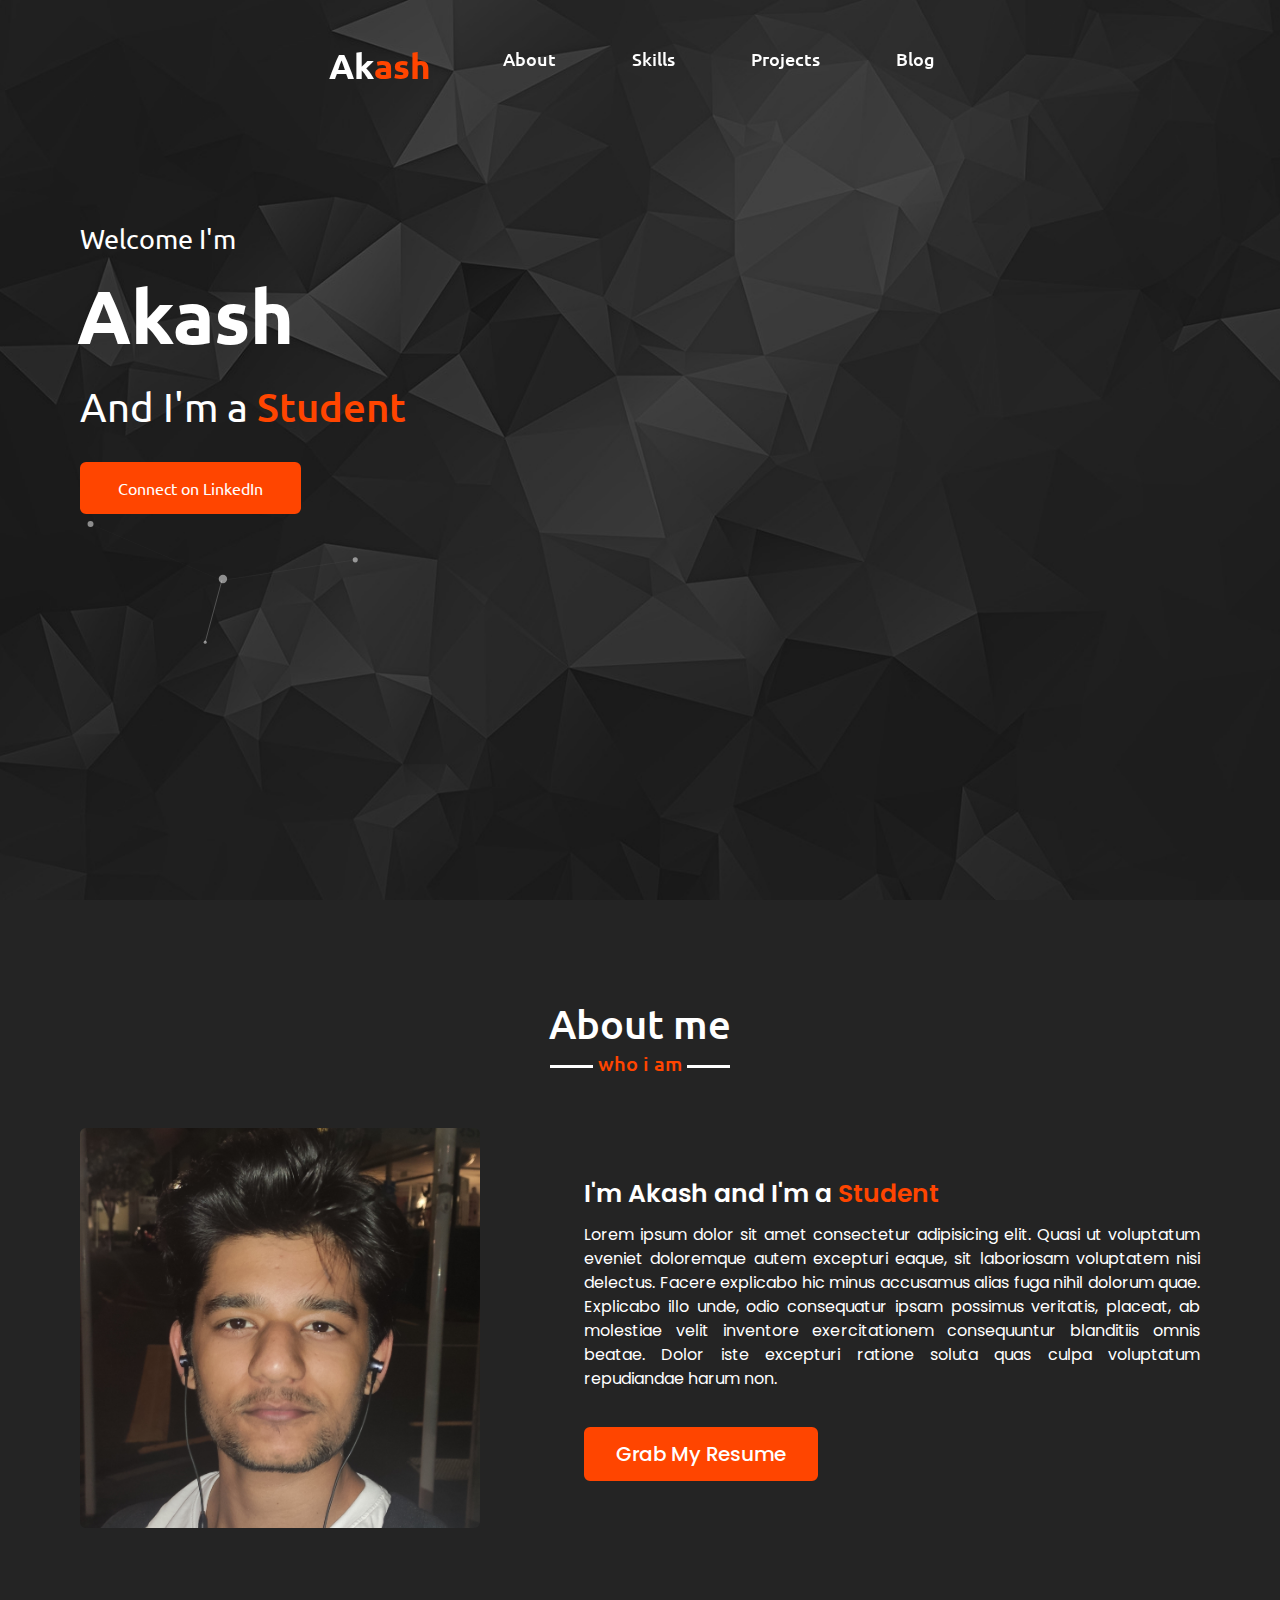
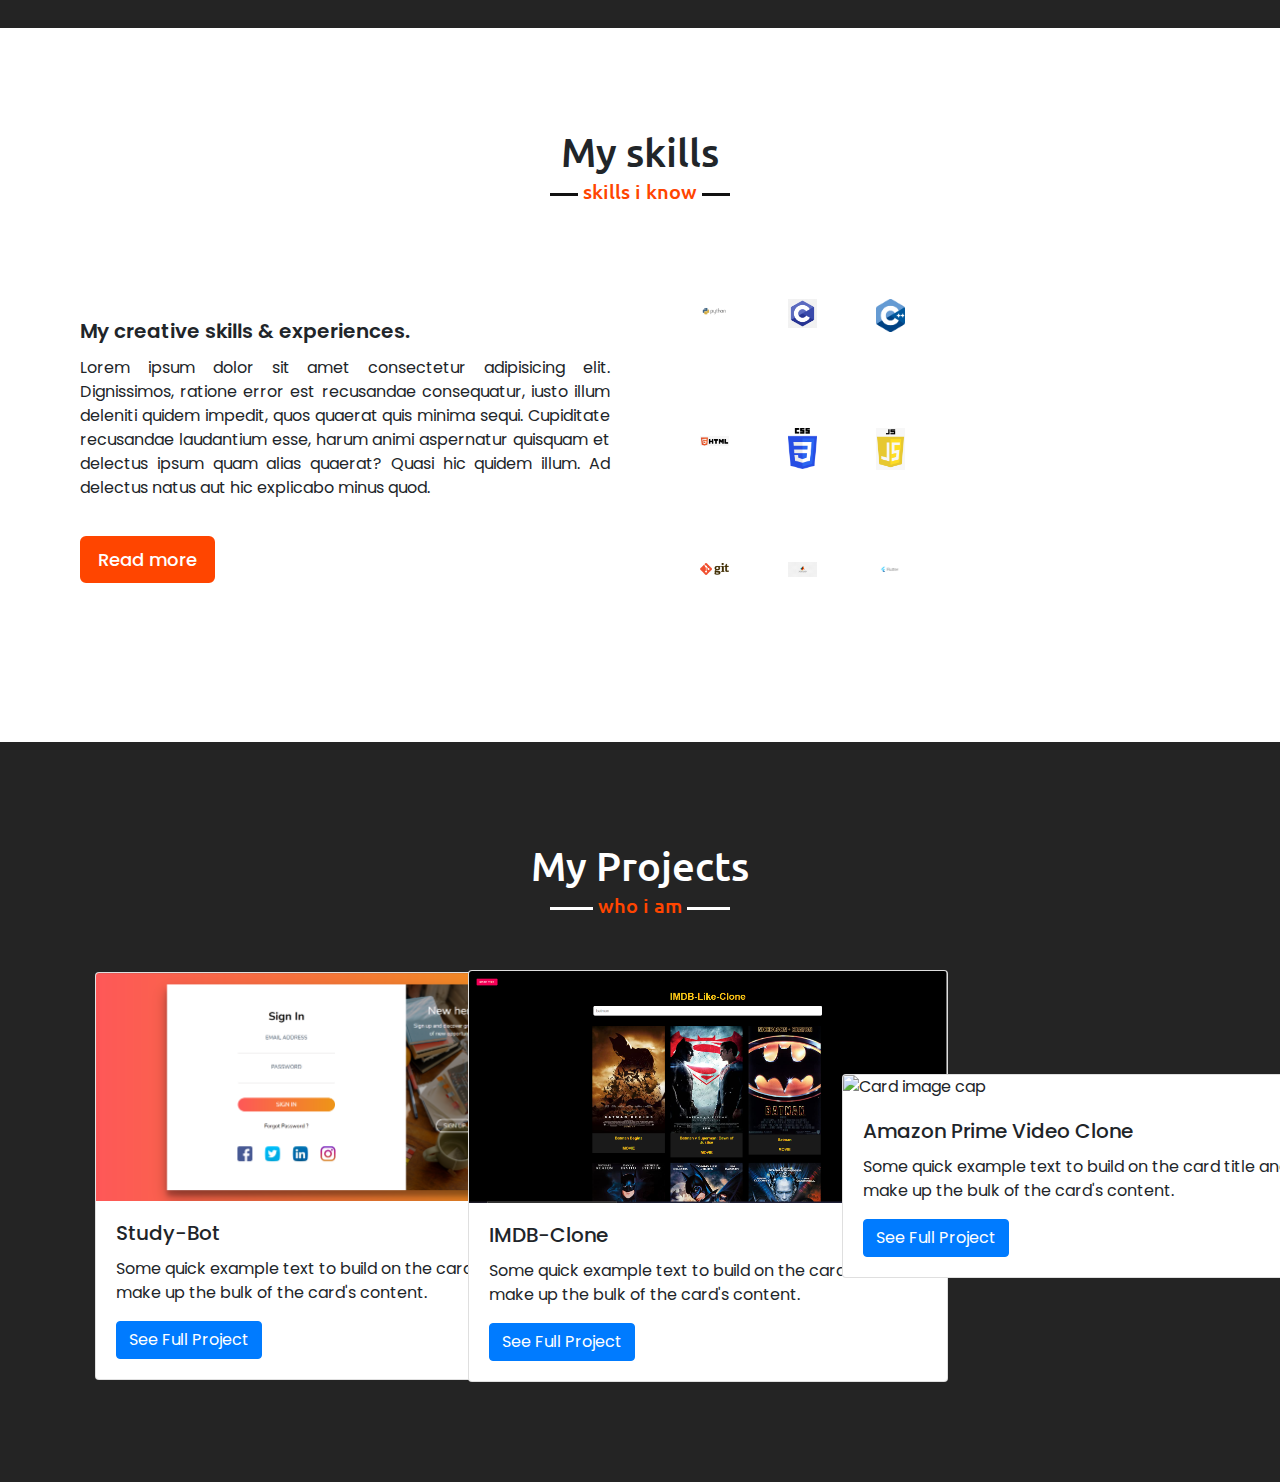
==== index.html @ 8889a254 "progress" ====
<!DOCTYPE html>
<html lang="en">
<head>
    <meta charset="UTF-8">
    <meta name="viewport" content="width=device-width, initial-scale=1.0">

    <!-- BootStrap -->
    <!-- CSS only -->   
    <link rel="stylesheet" href="https://stackpath.bootstrapcdn.com/bootstrap/4.5.2/css/bootstrap.min.css" integrity="sha384-JcKb8q3iqJ61gNV9KGb8thSsNjpSL0n8PARn9HuZOnIxN0hoP+VmmDGMN5t9UJ0Z" crossorigin="anonymous">

    <!-- JS, Popper.js, and jQuery -->
    <script src="https://code.jquery.com/jquery-3.5.1.slim.min.js" integrity="sha384-DfXdz2htPH0lsSSs5nCTpuj/zy4C+OGpamoFVy38MVBnE+IbbVYUew+OrCXaRkfj" crossorigin="anonymous"></script>

    <!-- FONT AWESOME -->
    <script src="https://kit.fontawesome.com/a076d05399.js"></script>

    <!-- Custom CSS for this Page -->
    <link rel="stylesheet" type = "text/css" href="assets/css/style.css">
    <title>Akash</title>

</head>
<body>

    <header>
        <nav class="navbar">
            <div class="max-width">
                <div class="logo">
                    <a class = "navbar-brand" href="#">
                        Ak<span>ash</span>
                    </a>
                </div>
                <ul class="menu">
                    <li class="nav-item"><a class ="nav-link" href="#about">About</a></li>
                    <li class="nav-item"><a class ="nav-link" href="#skills">Skills</a></li>
                    <li class="nav-item"><a class ="nav-link" href="#projects">Projects</a></li>
                    <li class="nav-item"><a class ="nav-link" href="blog.html">Blog</a></li>
                </ul>
                <div class="menu-btn">
                    <i class="fas fa-bars"></i>
                </div>
            </div>
        </nav>
    </header>

    <!-- FRONT PAGE SECTION --> 
    <section class="front-page" id="front-page">
        <div class="max-width" id="particles-js">
            <div class="front-page-content">
                <div class="text-1">
                    Welcome I'm
                </div>
                <div class="text-2">
                    Akash
                </div>
                <div class="text-3">
                    And I'm a <span>Student</span>
                </div>
                <a href="#">Connect on LinkedIn</a>
            </div>
        </div>
        <script src = "assets/js/particle.js"></script>
        <script src = "assets/js/app.js"></script>
    </section>
    
    
    <!-- ABOUT PAGE SECTION -->
    <section class="about" id="about">
        <div class="max-width">
            <h2 class="title">About me</h2>
            <div class="about-content">
                <div class="column left">
                    <img src="assets/img/myBeautifulFace.jpg" alt="">
                </div>
                <div class="column right">
                    <div class="text">I'm Akash and I'm a <span class="typing-2"> Student </span></div>
                    <p>Lorem ipsum dolor sit amet consectetur adipisicing elit. Quasi ut voluptatum eveniet doloremque autem excepturi eaque, sit laboriosam voluptatem nisi delectus. Facere explicabo hic minus accusamus alias fuga nihil dolorum quae. Explicabo illo unde, odio consequatur ipsam possimus veritatis, placeat, ab molestiae velit inventore exercitationem consequuntur blanditiis omnis beatae. Dolor iste excepturi ratione soluta quas culpa voluptatum repudiandae harum non.</p>
                    <a href="#">Grab My Resume</a>
                </div>
            </div>
        </div>
    </section>

        <!-- skills section start -->
        <section class="skills" id="skills">
            <div class="max-width">
                <h2 class="title">My skills</h2>
                <div class="skills-content">
                    <div class="column left">
                        <div class="text">My creative skills & experiences.</div>
                        <p>Lorem ipsum dolor sit amet consectetur adipisicing elit. Dignissimos, ratione error est recusandae consequatur, iusto illum deleniti quidem impedit, quos quaerat quis minima sequi. Cupiditate recusandae laudantium esse, harum animi aspernatur quisquam et delectus ipsum quam alias quaerat? Quasi hic quidem illum. Ad delectus natus aut hic explicabo minus quod.</p>
                        <a href="#">Read more</a>
                    </div>
                    <div class="column right">
                        <!--
                        <div class="bars">
                            <div class="info">
                                <span>HTML</span>
                                <span>90%</span>
                            </div>
                            <div class="line html"></div>
                        </div>
                        <div class="bars">
                            <div class="info">
                                <span>CSS</span>
                                <span>60%</span>
                            </div>
                            <div class="line css"></div>
                        </div>
                        <div class="bars">
                            <div class="info">
                                <span>JavaScript</span>
                                <span>80%</span>
                            </div>
                            <div class="line js"></div>
                        </div>
                        <div class="bars">
                            <div class="info">
                                <span>PHP</span>
                                <span>50%</span>
                            </div>
                            <div class="line php"></div>
                        </div>
                        <div class="bars">
                            <div class="info">
                                <span>MySQL</span>
                                <span>70%</span>
                            </div>
                            <div class="line mysql"></div>
                        </div>
                    -->
                    <div class="col-xl-6 col-lg-12 col-md-12">
                        <div class="first-row row">
                            <div class="col-lg-4 col-md-6 col-sm-6">
                                <div class="single-brand">
                                    <img src="/assets/img/python-logo-master-flat.png" alt="Brand-1 ">
                                </div>
                            </div>
                            <div class="col-lg-4 col-md-6 col-sm-6">
                                <div class="single-brand">
                                    <img src="/assets/img/png-clipart-c-logo-c-programming-language-icon-letter-c-blue-logo.png" alt="Brand-2 ">
                                </div>
                            </div>
                            <div class="col-lg-4 col-md-6 col-sm-6">
                                <div class="single-brand">
                                    <img src="/assets/img/1200px-ISO_C++_Logo.svg.png" alt="Brand-3 ">
                                </div>
                            </div>
                            <div class="col-lg-4 col-md-6 col-sm-6">
                                <div class="single-brand">
                                    <img src="assets/img/23-237381_java-html-language-logo-png-transparent-png.png" alt="Brand-4">
                                </div>
                            </div>
                            <div class="col-lg-4 col-md-6 col-sm-6">
                                <div class="single-brand">
                                    <img src="/assets/img/CSS3_logo_and_wordmark.svg.png" alt="Brand-5 ">
                                </div>
                            </div>
                            <div class="col-lg-4 col-md-6 col-sm-6">
                                <div class="single-brand">
                                    <img src="/assets/img/116-1167737_logo-javascript-pattern-copyright-framework-free-download-javascript.png" alt="Brand-6">
                                </div>
                            </div>
                            <div class="col-lg-4 col-md-6 col-sm-6">
                                <div class="single-brand">
                                    <img src="/assets/img/800px-Git-logo.svg.png" alt="Brand-7 ">
                                </div>
                            </div>
                            <div class="col-lg-4 col-md-6 col-sm-6">
                                <div class="single-brand">
                                    <img src="/assets/img/png-clipart-logo-karlovac-brand-graphic-design-font-matlab-logo-karlovac.png" alt="Brand-8 ">
                                </div>
                            </div>
                            <div class="col-lg-4 col-md-6 col-sm-6">
                                <div class="single-brand">
                                    <img src="/assets/img/flutter-logo-sharing.png" alt="Brand-9">
                                </div>
                            </div>
                        </div>
                    </div>
                    </div>
                </div>
            </div>
        </section>

    <!-- PROJECTS PAGE SECTION -->
    <section class="projects" id="projects">
        <div class="max-width">
            <h2 class="title">My Projects</h2>
            <div class="projects-content">
               <div class="col-md-4">
                <div class="card" style="width: 30rem;">
                    <img class="card-img-top" src="assets/img/study-bot-image.PNG" alt="Card image cap">
                    <div class="card-body">
                      <h5 class="card-title">Study-Bot</h5>
                      <p class="card-text">Some quick example text to build on the card title and make up the bulk of the card's content.</p>
                      <a href="#" class="btn btn-primary">See Full Project</a>
                    </div>
                  </div>                  
               </div>
               <div class="col-md-4">
                <div class="card" style="width: 30rem;">
                    <img class="card-img-top" src="assets/img/imdb-clone-image.PNG" alt="Card image cap">
                    <div class="card-body">
                      <h5 class="card-title">IMDB-Clone</h5>
                      <p class="card-text">Some quick example text to build on the card title and make up the bulk of the card's content.</p>
                      <a href="#" class="btn btn-primary">See Full Project</a>
                    </div>
                  </div>                  
               </div>
               <div class="col-md-4">
                <div class="card" style="width: 30rem;">
                    <img class="card-img-top" src="assets/img/amazon-prime-video-clone.png" alt="Card image cap">
                    <div class="card-body">
                      <h5 class="card-title">Amazon Prime Video Clone</h5>
                      <p class="card-text">Some quick example text to build on the card title and make up the bulk of the card's content.</p>
                      <a href="#" class="btn btn-primary">See Full Project</a>
                    </div>
                  </div>
                  
               </div>
            </div>
        </div>
    </section>

    <script src="assets/js/script.js"></script>
</body>
</html>
---- assets/css/style.css ----
@import url('https://fonts.googleapis.com/css2?family=Poppins:wght@400;500;600;700&family=Ubuntu:wght@400;500;700&display=swap');

*{
  margin: 0;
  padding: 0;
  box-sizing: border-box;
  text-decoration: none;
}

html {
    scroll-behavior: smooth;
}

.max-width{
    max-width: 1750px;
    padding: 0 80px;
    margin: auto;
}

/* NAV BAR STYLING*/

.navbar{
    position: fixed;
    padding: 35px 0;
    width: 100%;
    z-index: 999;
    font-family: 'Ubuntu', sans-serif;
    transition: all 0.3s ease;
}

.navbar.sticky{
    background: #363535;
    padding: 25px 0;
}

.navbar .max-width{
    display: flex;
    align-items: center;
    justify-content: space-between;
}

.navbar .logo a{
    font-size: 35px;
    font-weight: 600;
    color: white;
}


.navbar .logo a span{
    color: orangered;
}

.navbar .menu li{
    list-style: none;
    display: inline-block;
}

.navbar .menu li a{
    color: white;
    font-size: 18px;
    font-weight: 500;
    margin-left: 40px;
    transition: color 0.3s ease;
}

.navbar .menu li a:hover{
    color: orangered;
}

/* menu btn styling */
.menu-btn{
    color: #fff;
    font-size: 23px;
    cursor: pointer;
    display: none;
}


/* FRONT PAGE STYLING*/

.front-page{
    display: flex;
    background: url('../img/darkbg.jpg') no-repeat center;
    background-size: cover;
    background-attachment: fixed;
    height: 100vh;
    color: white;
    min-height: 500px;
    font-family: 'Ubuntu', sans-serif;
}

.front-page .max-width{
    margin: auto 0 auto 40px;
}

.front-page .front-page-content .text-1{
    font-size: 27px;
}

.front-page .front-page-content .text-2{
    font-size: 75px;
    font-weight: 600;
    margin-left: -3px;
}

.front-page .front-page-content .text-3{
    font-size: 40px;
    margin: 5px 0;
}

.front-page .front-page-content .text-3 span{
    color: orangered;
    font-weight: 500;
}

.front-page .front-page-content a{
    display: inline-block;
    background: orangered;
    color: white;
    font-size: 25;
    padding: 12px 36px;
    margin-top: 20px;
    border-radius: 6px;
    border: 2px solid orangered;
    transition: all 0.3s ease;
}

.front-page .front-page-content a:hover{
    color: white;
    background: none;
}


/* about section styling */

section{
    padding: 100px 0;
}

.about{
    font-family: 'Poppins', sans-serif;
    background-color: #242424;
}

.about-content{
    display: flex;
    flex-wrap: wrap;
    align-items: center;
    justify-content: space-between;
}

.about .title{
    position: relative;
    text-align: center;
    font-size: 40px;
    font-weight: 500;
    margin-bottom: 60px;
    padding-bottom: 20px;
    font-family: 'Ubuntu', sans-serif;
    color: white;
}

.about .title::before{
    content: "";
    position: absolute;
    bottom: 0px;
    left: 50%;
    width: 180px;
    height: 3px;
    background-color: white;
    transform: translateX(-50%);
}

.about .title::after{
    content: "who i am";
    position: absolute;
    bottom: -12px;
    left: 50%;
    font-size: 20px;
    color: orangered;
    padding: 5px;
    background: #242424;
    transform: translateX(-50%)

}
.about .about-content .left{
    width: 45%;
}
.about .about-content .left img{
    height: 400px;
    width: 400px;
    object-fit: cover;
    border-radius: 6px;
}
.about .about-content .right{
    width: 55%;
    color: white;
}
.about .about-content .right .text{
    font-size: 25px;
    font-weight: 600;
    margin-bottom: 10px;
    color: white;
}
.about .about-content .right .text span{
    color: orangered;
}
.about .about-content .right p{
    text-align: justify;
}
.about .about-content .right a{
    display: inline-block;
    background: orangered;
    color: #fff;
    font-size: 20px;
    font-weight: 500;
    padding: 10px 30px;
    margin-top: 20px;
    border-radius: 6px;
    border: 2px solid orangered;
    transition: all 0.3s ease;
}
.about .about-content .right a:hover{
    color: orangered;
    background: none;
}



/* skills section styling */

.skills{
    font-family: 'Poppins', sans-serif;
}

.skills .skills-content{
    display: flex;
    flex-wrap: wrap;
    align-items: center;
    justify-content: space-between;
}

.skills .title{
    position: relative;
    text-align: center;
    font-size: 40px;
    font-weight: 500;
    margin-bottom: 60px;
    padding-bottom: 20px;
    font-family: 'Ubuntu', sans-serif;
}

.skills .title::before{
    content: "";
    position: absolute;
    bottom: 0px;
    left: 50%;
    width: 180px;
    height: 3px;
    background-color: #111;
    transform: translateX(-50%);
}

.skills .title::after{
    content: "skills i know";
    position: absolute;
    bottom: -12px;
    left: 50%;
    font-size: 20px;
    color: orangered;
    padding: 5px;
    background: white;
    transform: translateX(-50%)

}
.skills .skills-content .column{
    width: calc(50% - 30px);
}
.skills .skills-content .left .text{
    font-size: 20px;
    font-weight: 600;
    margin-bottom: 10px;
}
.skills .skills-content .left p{
    text-align: justify;
}
.skills .skills-content .left a{
    display: inline-block;
    background: orangered;
    color: #fff;
    font-size: 18px;
    font-weight: 500;
    padding: 8px 16px;
    margin-top: 20px;
    border-radius: 6px;
    border: 2px solid orangered;
    transition: all 0.3s ease;
}
.skills .skills-content .left a:hover{
    color: orangered;
    background: none;
}

/*
.skills .skills-content .right .bars{
    margin-bottom: 15px;
}
.skills .skills-content .right .info{
    display: flex;
    margin-bottom: 5px;
    align-items: center;
    justify-content: space-between;
}
.skills .skills-content .right span{
    font-weight: 500;
    font-size: 18px;
}
.skills .skills-content .right .line{
    height: 5px;
    width: 100%;
    background: lightgrey;
    position: relative;
}
.skills .skills-content .right .line::before{
    content: "";
    position: absolute;
    height: 100%;
    left: 0;
    top: 0;
    background: orangered;
}
.skills-content .right .html::before{
    width: 90%;
}
.skills-content .right .css::before{
    width: 60%;
}
.skills-content .right .js::before{
    width: 80%;
}
.skills-content .right .php::before{
    width: 50%;
}
.skills-content .right .mysql::before{
    width: 70%;
}
*/

.site-main .brand-area{
    padding: 1rem 20rem;
    margin-bottom: 4rem;
}

.first-row .col-lg-4{
    display: flex;
    justify-content: center;
}

.first-row .col-lg-4 > .single-brand{
    border: 1px solid var(--border-color);
    text-align: center;
    padding: 1.8rem 0rem;
    margin: .9rem 0;
    width: 180px;
    height: 100px;
    cursor: pointer;
    transition: transform .4s ease;
}

.first-row .col-lg-4 > .single-brand > img{
    width: 50%;
}

.first-row .col-lg-4 > .single-brand:hover{
    box-shadow: var(--box-shadow);
    transform: scale(1.1);
}

.first-row .col-lg-4 > .single-brand:hover > img{
    filter: brightness(0.15);
}

/* projects section styling */

section{
    padding: 100px 0;
}

.projects{
    font-family: 'Poppins', sans-serif;
    background-color: #242424;
}

.projects-content{
    display: flex;
    flex-wrap: wrap;
    align-items: center;
    justify-content: space-between;
}

.projects .title{
    position: relative;
    text-align: center;
    font-size: 40px;
    font-weight: 500;
    margin-bottom: 60px;
    padding-bottom: 20px;
    font-family: 'Ubuntu', sans-serif;
    color: white;
}

.projects .title::before{
    content: "";
    position: absolute;
    bottom: 0px;
    left: 50%;
    width: 180px;
    height: 3px;
    background-color: white;
    transform: translateX(-50%);
}

.projects .title::after{
    content: "who i am";
    position: absolute;
    bottom: -12px;
    left: 50%;
    font-size: 20px;
    color: orangered;
    padding: 5px;
    background: #242424;
    transform: translateX(-50%)

}

/* responsive media query start */
@media (max-width: 1300px) {
    .front-page .max-width{
        margin-left: 0px;
    }
}

@media (max-width: 1104px) {
    .about .about-content .left img{
        height: 350px;
        width: 350px;
    }
}

@media (max-width: 991px) {
    .max-width{
        padding: 0 50px;
    }
}
@media (max-width: 947px){
    .menu-btn{
        display: block;
        z-index: 999;
    }
    .menu-btn i.active:before{
        content: "\f00d";
    }
    .navbar .menu{
        position: fixed;
        height: 100vh;
        width: 100%;
        left: -100%;
        top: 0;
        background: #111;
        text-align: center;
        padding-top: 80px;
        transition: all 0.3s ease;
    }
    .navbar .menu.active{
        left: 0;
    }
    .navbar .menu li{
        display: block;
    }
    .navbar .menu li a{
        display: inline-block;
        margin: 20px 0;
        font-size: 25px;
    }
    .front-page .front-page-content .text-2{
        font-size: 70px;
    }
    .front-page .front-page-content .text-3{
        font-size: 35px;
    }
    .front-page .front-page-content a{
        font-size: 23px;
        padding: 10px 30px;
    }
    .max-width{
        max-width: 930px;
    }
    .about .about-content .column{
        width: 100%;
    }
    .about .about-content .left{
        display: flex;
        justify-content: center;
        margin: 0 auto 60px;
    }
    .about .about-content .right{
        flex: 100%;
    }

    .skills .skills-content .column{
        width: 100%;
        margin-bottom: 35px;
    }
}

@media (max-width: 690px) {
    .max-width{
        padding: 0 23px;
    }
    .front-page .front-page-content .text-2{
        font-size: 60px;
    }
    .front-page .front-page-content .text-3{
        font-size: 32px;
    }
    .front-page .front-page-content a{
        font-size: 20px;
    }
    .services .serv-content .card{
        width: 100%;
    }
}

@media (max-width: 500px) {
    .front-page .front-page-content .text-2{
        font-size: 50px;
    }
    .front-page .front-page-content .text-3{
        font-size: 27px;
    }
    .about .about-content .right .text,
    .skills .skills-content .left .text{
        font-size: 19px;
    }
    .contact .right form .fields{
        flex-direction: column;
    }
    .contact .right form .name,
    .contact .right form .email{
        margin: 0;
    }
    .scroll-up-btn{
        right: 15px;
        bottom: 15px;
        height: 38px;
        width: 35px;
        font-size: 23px;
        line-height: 38px;
    }
}
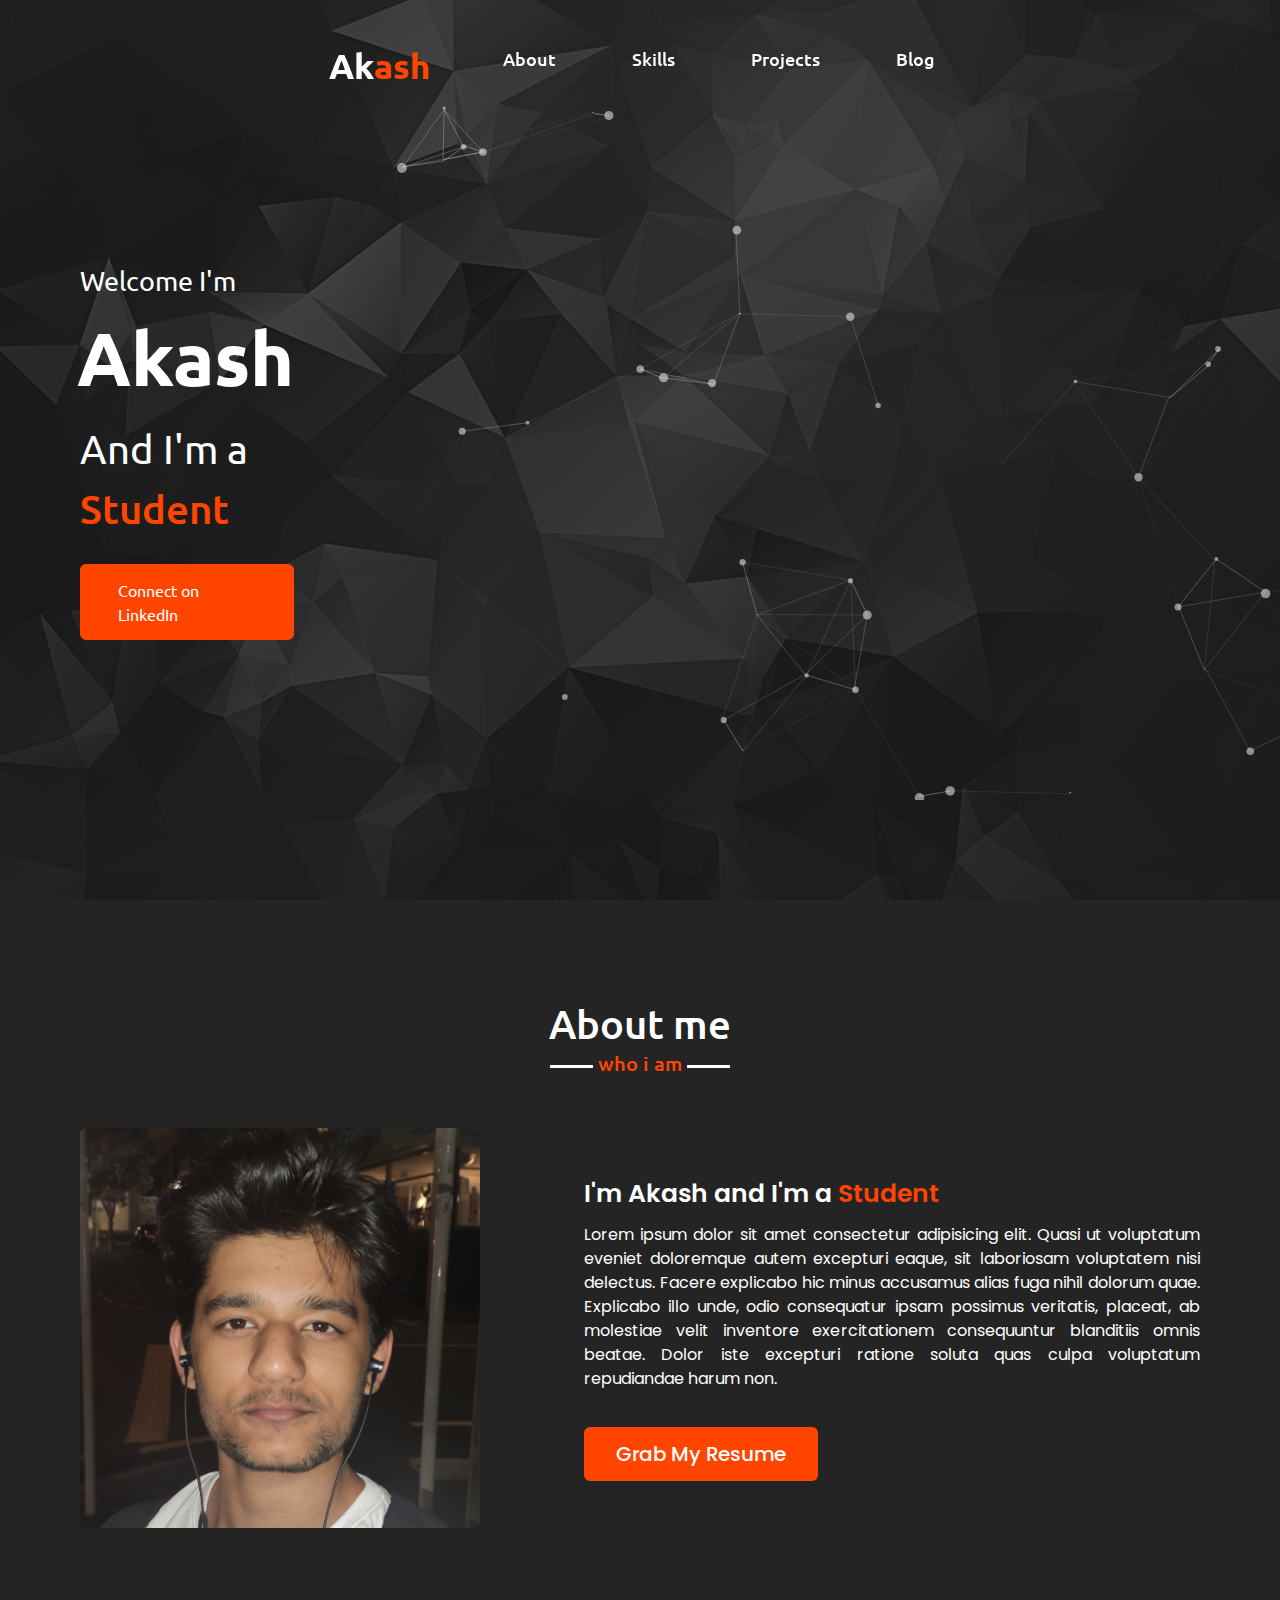
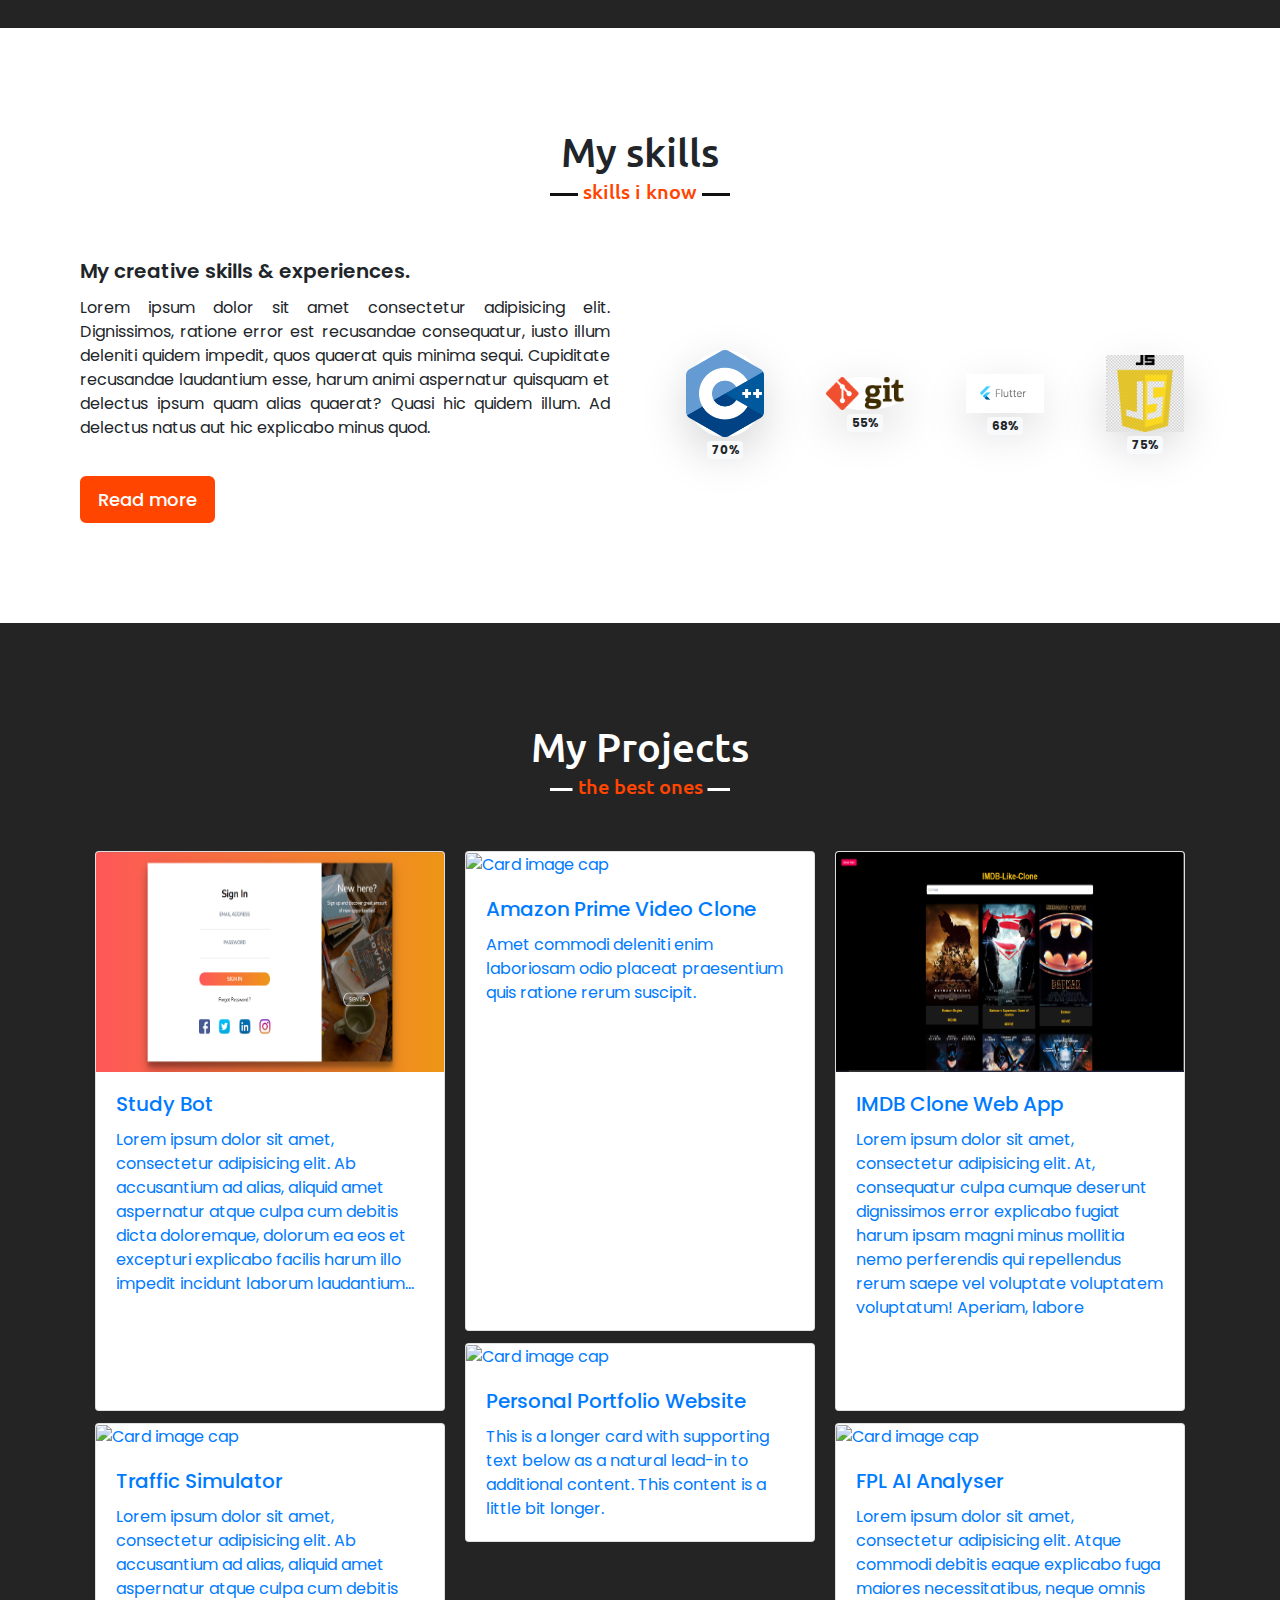
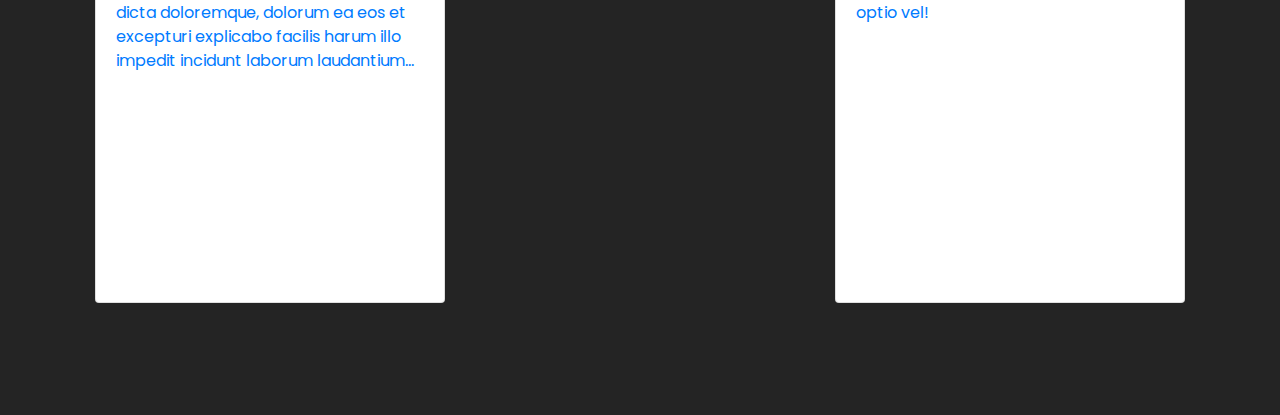
==== commit bde6b761: "progress on skills images" ====
--- a/index.html
+++ b/index.html
@@ -43,8 +43,8 @@
     </header>
 
     <!-- FRONT PAGE SECTION --> 
-    <section class="front-page" id="front-page">
-        <div class="max-width" id="particles-js">
+    <section class="front-page" id="particles-js">
+        <div class="max-width">
             <div class="front-page-content">
                 <div class="text-1">
                     Welcome I'm
@@ -127,7 +127,7 @@
                             </div>
                             <div class="line mysql"></div>
                         </div>
-                    -->
+                    
                     <div class="col-xl-6 col-lg-12 col-md-12">
                         <div class="first-row row">
                             <div class="col-lg-4 col-md-6 col-sm-6">
@@ -176,6 +176,52 @@
                                 </div>
                             </div>
                         </div>
+                    </div>
+                    -->
+                    <div class="row align-items-center">
+                        <div class="col-lg-3 col-6 mt-4 pt-2">
+                            <div class="card explore-feature border-0 text-center bg-white p-3">
+                                <div class="card-body p-0">
+                                    <div class="skill-icon rounded-circle shadow-lg d-inline-block">
+                                        <img src="assets/img/1200px-ISO_C++_Logo.svg.png" alt="" class="img-fluid mx-auto">
+                                    </div>
+                                    <span class="badge skill-badge badge-light">70%</span>
+                                </div>
+                            </div>
+                        </div><!--end col-->
+
+                        <div class="col-lg-3 col-6 mt-4 pt-2">
+                            <div class="card explore-feature border-0 text-center bg-white p-3">
+                                <div class="card-body p-0">
+                                    <div class="skill-icon rounded-circle shadow-lg d-inline-block">
+                                        <img src="assets/img/800px-Git-logo.svg.png" alt="" class="img-fluid mx-auto">
+                                    </div>
+                                    <span class="badge skill-badge badge-light">55%</span>
+                                </div>
+                            </div>
+                        </div><!--end col-->
+
+                        <div class="col-lg-3 col-6 mt-4 pt-2">
+                            <div class="card explore-feature border-0 text-center bg-white p-3">
+                                <div class="card-body p-0">
+                                    <div class="skill-icon rounded-circle shadow-lg d-inline-block">
+                                        <img src="assets/img/flutter-logo-sharing.png" alt="" class="img-fluid mx-auto">
+                                    </div>
+                                    <span class="badge skill-badge badge-light">68%</span>
+                                </div>
+                            </div>
+                        </div><!--end col-->
+
+                        <div class="col-lg-3 col-6 mt-4 pt-2">
+                            <div class="card explore-feature border-0 text-center bg-white p-3">
+                                <div class="card-body p-0">
+                                    <div class="skill-icon rounded-circle shadow-lg d-inline-block">
+                                        <img src="assets/img/imgbin-javascript-logo-html-comment-blog-others-rYkexXzhunDcAfiR8EJUGRYh9.jpg" alt="" class="img-fluid mx-auto">
+                                    </div>
+                                    <span class="badge skill-badge badge-light">75%</span>
+                                </div>
+                            </div>
+                        </div><!--end col-->    
                     </div>
                     </div>
                 </div>
@@ -187,8 +233,9 @@
         <div class="max-width">
             <h2 class="title">My Projects</h2>
             <div class="projects-content">
+                <!-- 
                <div class="col-md-4">
-                <div class="card" style="width: 30rem;">
+                <div class="card" style="height: 30rem;">
                     <img class="card-img-top" src="assets/img/study-bot-image.PNG" alt="Card image cap">
                     <div class="card-body">
                       <h5 class="card-title">Study-Bot</h5>
@@ -198,7 +245,7 @@
                   </div>                  
                </div>
                <div class="col-md-4">
-                <div class="card" style="width: 30rem;">
+                <div class="card" style="height: 30rem;">
                     <img class="card-img-top" src="assets/img/imdb-clone-image.PNG" alt="Card image cap">
                     <div class="card-body">
                       <h5 class="card-title">IMDB-Clone</h5>
@@ -208,7 +255,7 @@
                   </div>                  
                </div>
                <div class="col-md-4">
-                <div class="card" style="width: 30rem;">
+                <div class="card" style="height: 30rem;">
                     <img class="card-img-top" src="assets/img/amazon-prime-video-clone.png" alt="Card image cap">
                     <div class="card-body">
                       <h5 class="card-title">Amazon Prime Video Clone</h5>
@@ -219,6 +266,70 @@
                   
                </div>
             </div>
+             -->
+              <div class="container">
+                <div class="card-columns">
+                  <div class="card" style="height: 35rem;">
+                    <a href="#">
+                    <img class="card-img-top" src="assets/img/study-bot-image.PNG" alt="Card image cap" style="height: 220px;">
+                    <div class="card-body">
+                      <h5 class="card-title">Study Bot</h5>
+                      <p class="card-text">
+                        Lorem ipsum dolor sit amet, consectetur adipisicing elit. Ab accusantium ad alias, aliquid amet aspernatur atque culpa cum debitis dicta doloremque, dolorum ea eos et excepturi explicabo facilis harum illo impedit incidunt laborum laudantium...
+                      </p>
+                  </div>
+                    </a>
+                  </div>
+                  <div class="card" style="height: 30rem;">
+                    <a href="#">
+                    <img class="card-img-top" src="https://images.unsplash.com/photo-1535124406821-d2848dfbb25c?ixlib=rb-0.3.5&ixid=eyJhcHBfaWQiOjEyMDd9&s=98c434d75b44c9c23fc9df2a9a77d59f&auto=format&fit=crop&w=500&q=80" alt="Card image cap">
+                    <div class="card-body">
+                      <h5 class="card-title">Traffic Simulator</h5>
+                      <p class="card-text">
+                        Lorem ipsum dolor sit amet, consectetur adipisicing elit. Ab accusantium ad alias, aliquid amet aspernatur atque culpa cum debitis dicta doloremque, dolorum ea eos et excepturi explicabo facilis harum illo impedit incidunt laborum laudantium...
+                      </p>
+                    </div>
+                    </a>
+                  </div>
+                  <div class="card" style="height: 30rem;">
+                    <a href="#">
+                    <img class="card-img-top" src="assets/img/amazon-prime-video-clone.png" alt="Card image cap">
+                    <div class="card-body">
+                      <h5 class="card-title">Amazon Prime Video Clone</h5>
+                      <p class="card-text">Amet commodi deleniti enim laboriosam odio placeat praesentium quis ratione rerum suscipit.</p>
+                    </div>
+                    </a>
+                  </div>
+                  <div class="card">
+                    <a href="#">
+                    <img class="card-img-top" src="https://images.unsplash.com/photo-1535074153497-b08c5aa9c236?ixlib=rb-0.3.5&ixid=eyJhcHBfaWQiOjEyMDd9&s=d2aaf944a59f16fe1fe72f5057b3a7dd&auto=format&fit=crop&w=500&q=80" alt="Card image cap">
+                    <div class="card-body">
+                      <h5 class="card-title">Personal Portfolio Website</h5>
+                      <p class="card-text">This is a longer card with supporting text below as a natural lead-in to additional content. This content is a little bit longer.</p>
+                    </div>
+                    </a>
+                  </div>
+                  <div class="card" style="height: 35rem;">
+                    <a href="#">
+                    <img class="card-img-top" src="assets/img/imdb-clone-image.PNG" alt="Card image cap" style="height: 220px;">
+                    <div class="card-body">
+                      <h5 class="card-title">IMDB Clone Web App</h5>
+                      <p class="card-text">Lorem ipsum dolor sit amet, consectetur adipisicing elit. At, consequatur culpa cumque deserunt dignissimos error explicabo fugiat harum ipsam magni minus mollitia nemo perferendis qui repellendus rerum saepe vel voluptate voluptatem voluptatum!
+                        Aperiam, labore</p>
+                    </div>
+                    </a>
+                  </div>
+                  <div class="card" style="height: 30rem;">
+                    <a href="#">
+                    <img class="card-img-top" src="https://images.unsplash.com/photo-1508015926936-4eddcc6d4866?ixlib=rb-0.3.5&s=10b3a8717ab609be8d7786cab50c4e0b&auto=format&fit=crop&w=500&q=80" alt="Card image cap">
+                    <div class="card-body">
+                      <h5 class="card-title">FPL AI Analyser</h5>
+                      <p class="card-text">Lorem ipsum dolor sit amet, consectetur adipisicing elit. Atque commodi debitis eaque explicabo fuga maiores necessitatibus, neque omnis optio vel!</p>
+                    </div>
+                    </a>
+                  </div>
+                </div>
+              </div>
         </div>
     </section>
 
--- a/assets/css/style.css
+++ b/assets/css/style.css
@@ -421,7 +421,7 @@
 }
 
 .projects .title::after{
-    content: "who i am";
+    content: "the best ones";
     position: absolute;
     bottom: -12px;
     left: 50%;
@@ -432,6 +432,8 @@
     transform: translateX(-50%)
 
 }
+
+
 
 /* responsive media query start */
 @media (max-width: 1300px) {
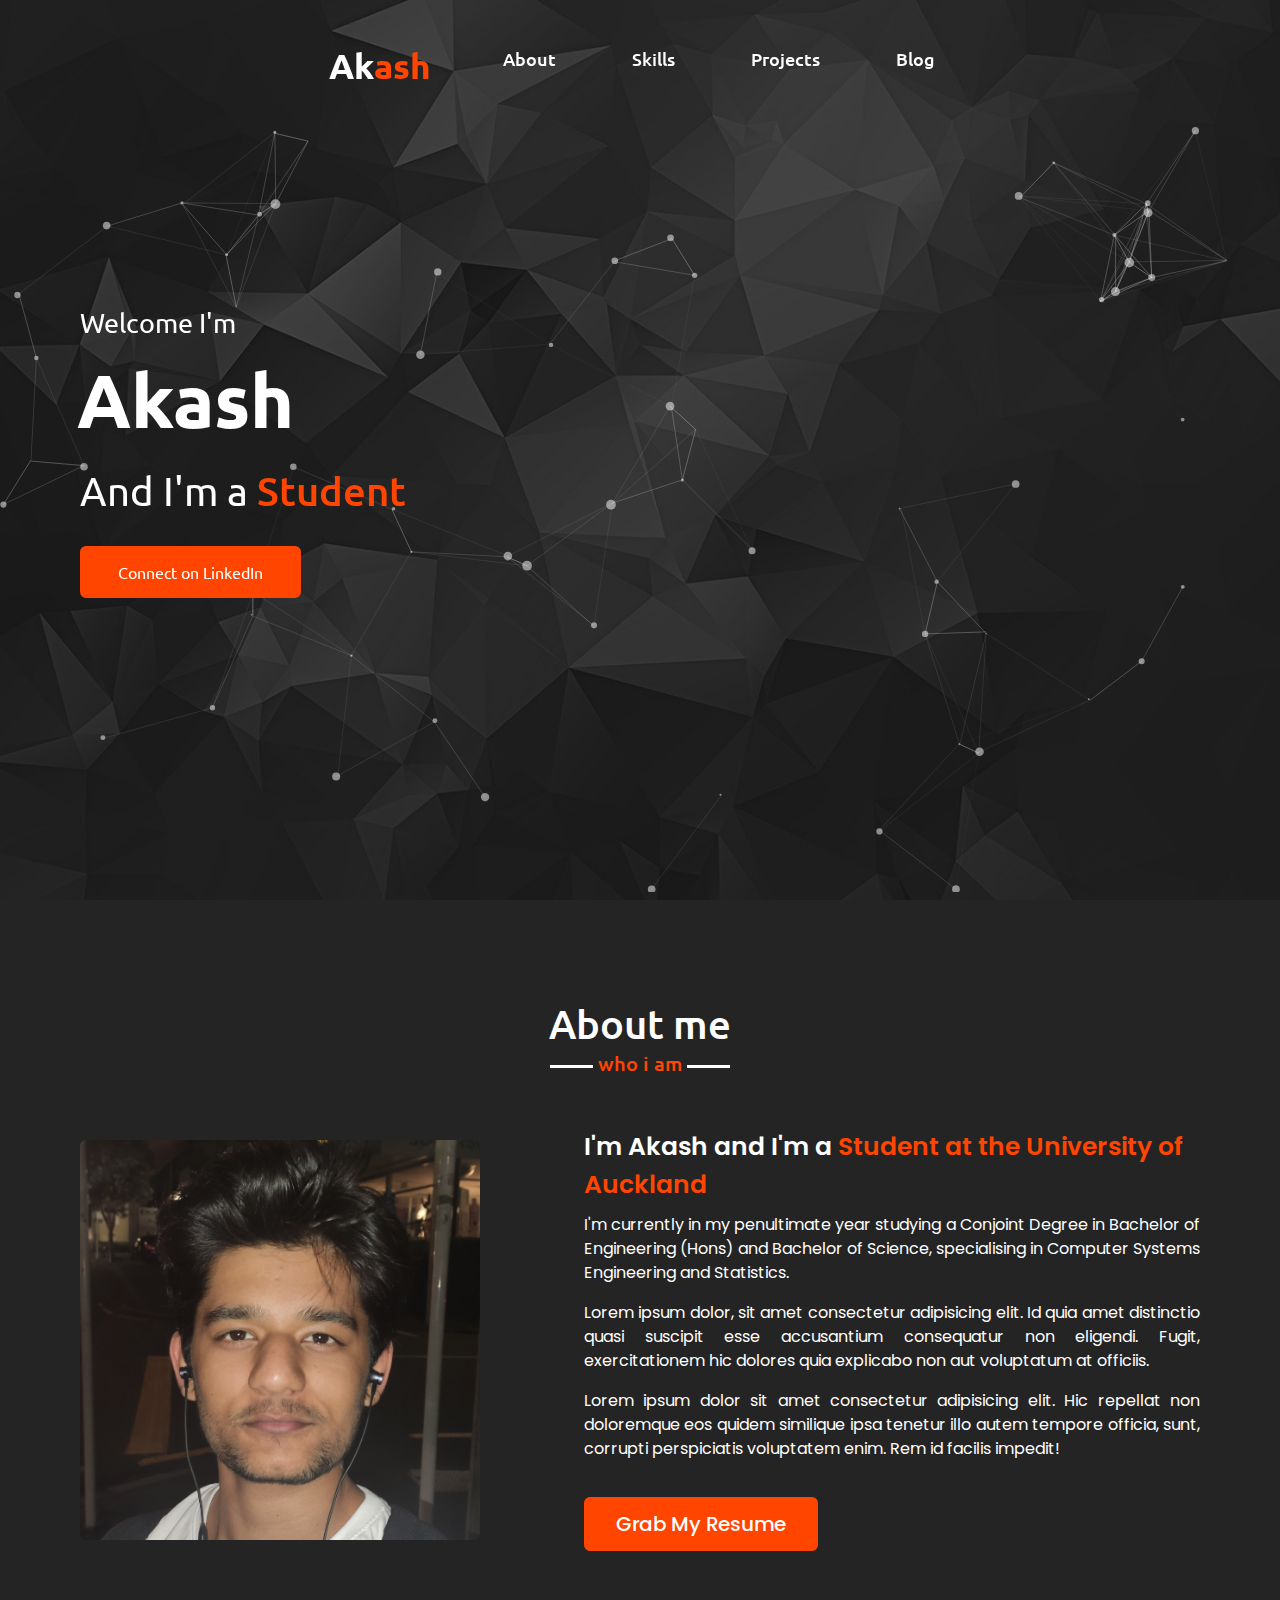
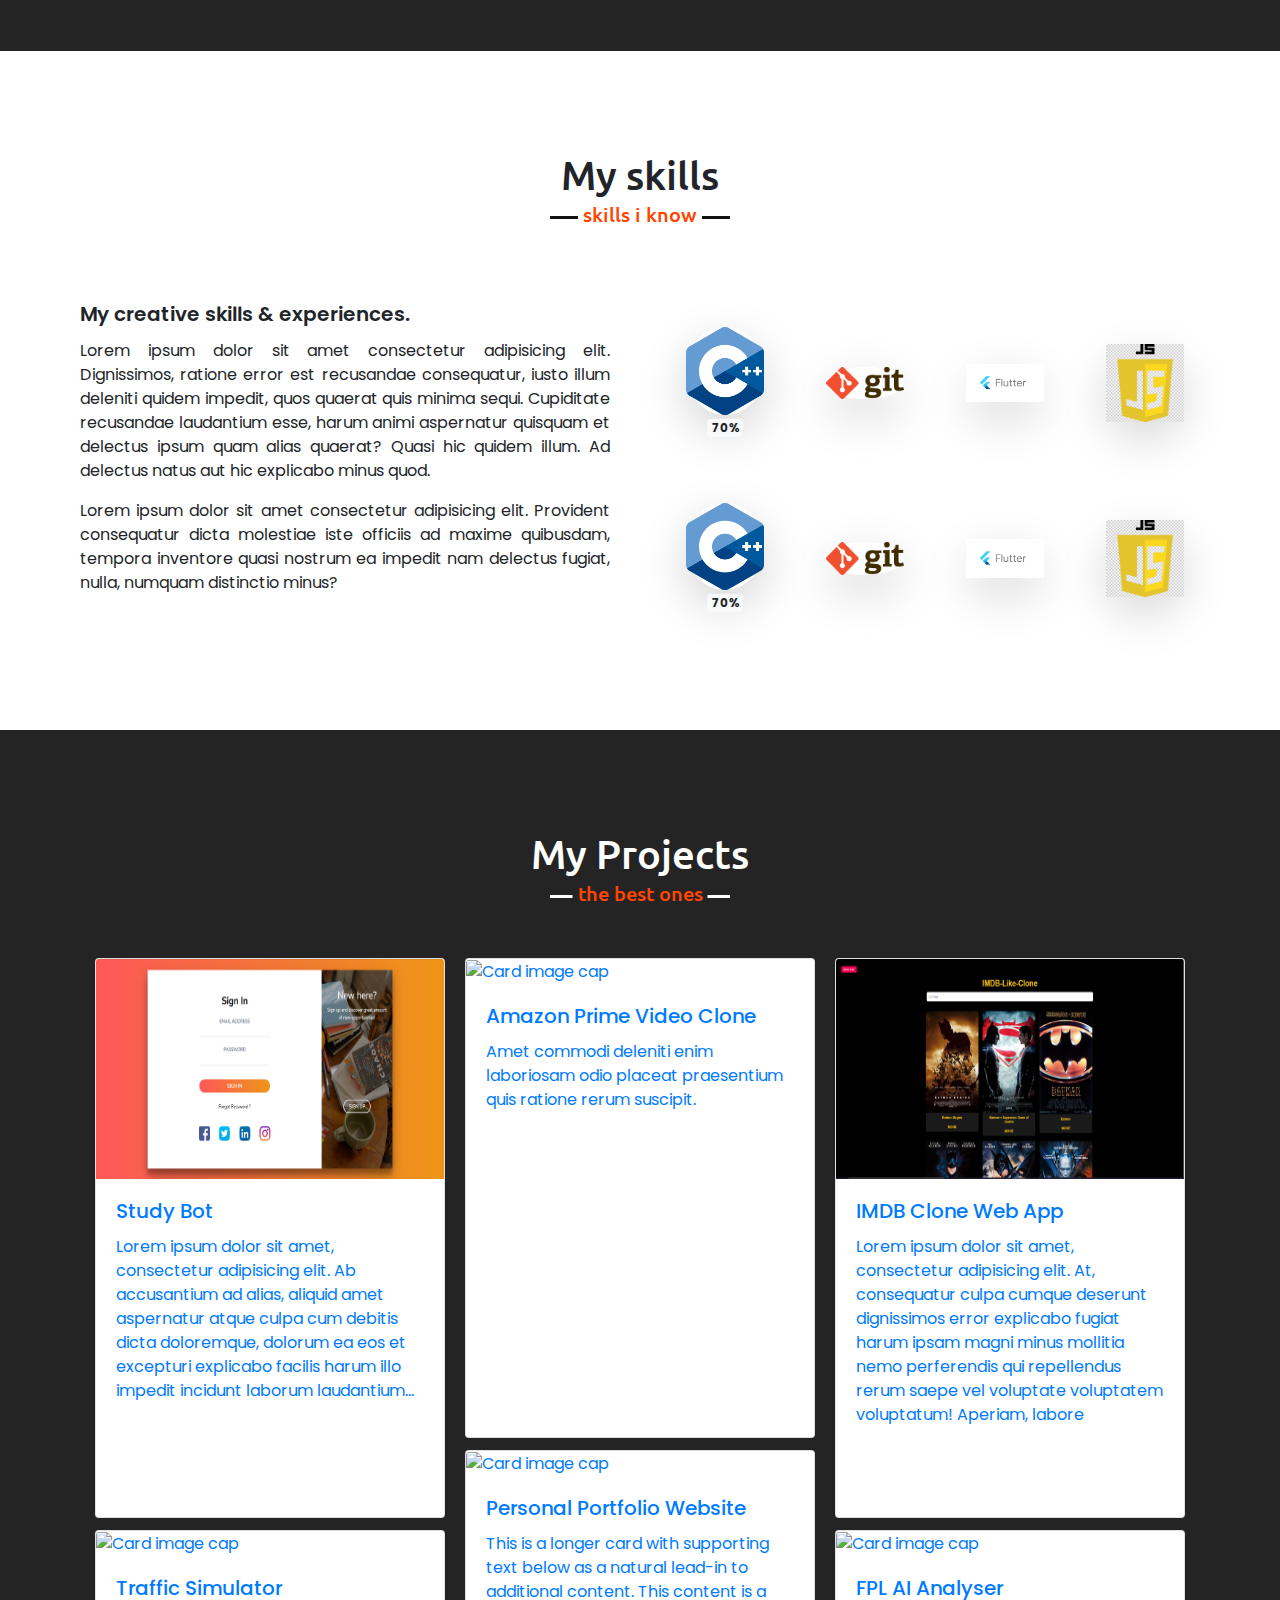
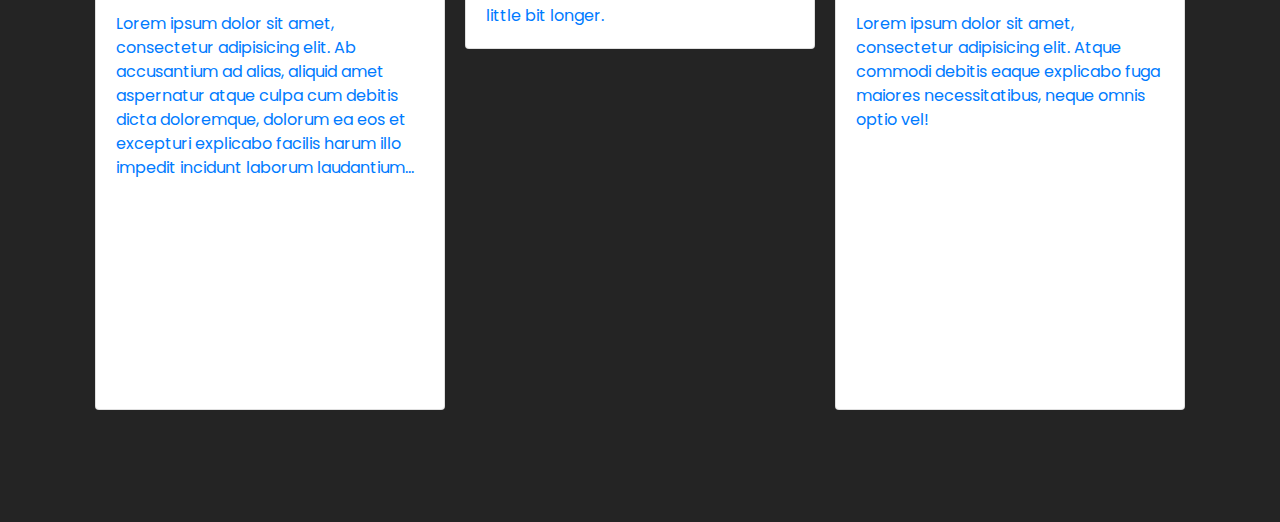
==== commit 0ca691d5: "front page done" ====
--- a/index.html
+++ b/index.html
@@ -43,7 +43,8 @@
     </header>
 
     <!-- FRONT PAGE SECTION --> 
-    <section class="front-page" id="particles-js">
+    <section class="front-page">
+        <div id="particles-js" style="width: 100%; height: 88%"></div>
         <div class="max-width">
             <div class="front-page-content">
                 <div class="text-1">
@@ -72,112 +73,27 @@
                     <img src="assets/img/myBeautifulFace.jpg" alt="">
                 </div>
                 <div class="column right">
-                    <div class="text">I'm Akash and I'm a <span class="typing-2"> Student </span></div>
-                    <p>Lorem ipsum dolor sit amet consectetur adipisicing elit. Quasi ut voluptatum eveniet doloremque autem excepturi eaque, sit laboriosam voluptatem nisi delectus. Facere explicabo hic minus accusamus alias fuga nihil dolorum quae. Explicabo illo unde, odio consequatur ipsam possimus veritatis, placeat, ab molestiae velit inventore exercitationem consequuntur blanditiis omnis beatae. Dolor iste excepturi ratione soluta quas culpa voluptatum repudiandae harum non.</p>
+                    <div class="text">I'm Akash and I'm a <span class="typing-2"> Student at the University of Auckland</span></div>
+                    <p>I'm currently in my penultimate year studying a Conjoint Degree in Bachelor of Engineering (Hons) and Bachelor of Science, specialising in Computer Systems Engineering and Statistics.</p>
+                    <p>Lorem ipsum dolor, sit amet consectetur adipisicing elit. Id quia amet distinctio quasi suscipit esse accusantium consequatur non eligendi. Fugit, exercitationem hic dolores quia explicabo non aut voluptatum at officiis.</p>
+                    <p>Lorem ipsum dolor sit amet consectetur adipisicing elit. Hic repellat non doloremque eos quidem similique ipsa tenetur illo autem tempore officia, sunt, corrupti perspiciatis voluptatem enim. Rem id facilis impedit!</p>
                     <a href="#">Grab My Resume</a>
                 </div>
             </div>
         </div>
     </section>
 
-        <!-- skills section start -->
-        <section class="skills" id="skills">
-            <div class="max-width">
-                <h2 class="title">My skills</h2>
-                <div class="skills-content">
-                    <div class="column left">
-                        <div class="text">My creative skills & experiences.</div>
-                        <p>Lorem ipsum dolor sit amet consectetur adipisicing elit. Dignissimos, ratione error est recusandae consequatur, iusto illum deleniti quidem impedit, quos quaerat quis minima sequi. Cupiditate recusandae laudantium esse, harum animi aspernatur quisquam et delectus ipsum quam alias quaerat? Quasi hic quidem illum. Ad delectus natus aut hic explicabo minus quod.</p>
-                        <a href="#">Read more</a>
-                    </div>
-                    <div class="column right">
-                        <!--
-                        <div class="bars">
-                            <div class="info">
-                                <span>HTML</span>
-                                <span>90%</span>
-                            </div>
-                            <div class="line html"></div>
-                        </div>
-                        <div class="bars">
-                            <div class="info">
-                                <span>CSS</span>
-                                <span>60%</span>
-                            </div>
-                            <div class="line css"></div>
-                        </div>
-                        <div class="bars">
-                            <div class="info">
-                                <span>JavaScript</span>
-                                <span>80%</span>
-                            </div>
-                            <div class="line js"></div>
-                        </div>
-                        <div class="bars">
-                            <div class="info">
-                                <span>PHP</span>
-                                <span>50%</span>
-                            </div>
-                            <div class="line php"></div>
-                        </div>
-                        <div class="bars">
-                            <div class="info">
-                                <span>MySQL</span>
-                                <span>70%</span>
-                            </div>
-                            <div class="line mysql"></div>
-                        </div>
-                    
-                    <div class="col-xl-6 col-lg-12 col-md-12">
-                        <div class="first-row row">
-                            <div class="col-lg-4 col-md-6 col-sm-6">
-                                <div class="single-brand">
-                                    <img src="/assets/img/python-logo-master-flat.png" alt="Brand-1 ">
-                                </div>
-                            </div>
-                            <div class="col-lg-4 col-md-6 col-sm-6">
-                                <div class="single-brand">
-                                    <img src="/assets/img/png-clipart-c-logo-c-programming-language-icon-letter-c-blue-logo.png" alt="Brand-2 ">
-                                </div>
-                            </div>
-                            <div class="col-lg-4 col-md-6 col-sm-6">
-                                <div class="single-brand">
-                                    <img src="/assets/img/1200px-ISO_C++_Logo.svg.png" alt="Brand-3 ">
-                                </div>
-                            </div>
-                            <div class="col-lg-4 col-md-6 col-sm-6">
-                                <div class="single-brand">
-                                    <img src="assets/img/23-237381_java-html-language-logo-png-transparent-png.png" alt="Brand-4">
-                                </div>
-                            </div>
-                            <div class="col-lg-4 col-md-6 col-sm-6">
-                                <div class="single-brand">
-                                    <img src="/assets/img/CSS3_logo_and_wordmark.svg.png" alt="Brand-5 ">
-                                </div>
-                            </div>
-                            <div class="col-lg-4 col-md-6 col-sm-6">
-                                <div class="single-brand">
-                                    <img src="/assets/img/116-1167737_logo-javascript-pattern-copyright-framework-free-download-javascript.png" alt="Brand-6">
-                                </div>
-                            </div>
-                            <div class="col-lg-4 col-md-6 col-sm-6">
-                                <div class="single-brand">
-                                    <img src="/assets/img/800px-Git-logo.svg.png" alt="Brand-7 ">
-                                </div>
-                            </div>
-                            <div class="col-lg-4 col-md-6 col-sm-6">
-                                <div class="single-brand">
-                                    <img src="/assets/img/png-clipart-logo-karlovac-brand-graphic-design-font-matlab-logo-karlovac.png" alt="Brand-8 ">
-                                </div>
-                            </div>
-                            <div class="col-lg-4 col-md-6 col-sm-6">
-                                <div class="single-brand">
-                                    <img src="/assets/img/flutter-logo-sharing.png" alt="Brand-9">
-                                </div>
-                            </div>
-                        </div>
-                    </div>
-                    -->
+    <!-- skills section start -->
+    <section class="skills" id="skills">
+        <div class="max-width">
+            <h2 class="title">My skills</h2>
+            <div class="skills-content">
+                <div class="column left">
+                    <div class="text">My creative skills & experiences.</div>
+                    <p>Lorem ipsum dolor sit amet consectetur adipisicing elit. Dignissimos, ratione error est recusandae consequatur, iusto illum deleniti quidem impedit, quos quaerat quis minima sequi. Cupiditate recusandae laudantium esse, harum animi aspernatur quisquam et delectus ipsum quam alias quaerat? Quasi hic quidem illum. Ad delectus natus aut hic explicabo minus quod.</p>
+                    <p>Lorem ipsum dolor sit amet consectetur adipisicing elit. Provident consequatur dicta molestiae iste officiis ad maxime quibusdam, tempora inventore quasi nostrum ea impedit nam delectus fugiat, nulla, numquam distinctio minus?</p>
+                </div>
+                <div class="column right">
                     <div class="row align-items-center">
                         <div class="col-lg-3 col-6 mt-4 pt-2">
                             <div class="card explore-feature border-0 text-center bg-white p-3">
@@ -196,7 +112,6 @@
                                     <div class="skill-icon rounded-circle shadow-lg d-inline-block">
                                         <img src="assets/img/800px-Git-logo.svg.png" alt="" class="img-fluid mx-auto">
                                     </div>
-                                    <span class="badge skill-badge badge-light">55%</span>
                                 </div>
                             </div>
                         </div><!--end col-->
@@ -207,7 +122,6 @@
                                     <div class="skill-icon rounded-circle shadow-lg d-inline-block">
                                         <img src="assets/img/flutter-logo-sharing.png" alt="" class="img-fluid mx-auto">
                                     </div>
-                                    <span class="badge skill-badge badge-light">68%</span>
                                 </div>
                             </div>
                         </div><!--end col-->
@@ -218,15 +132,56 @@
                                     <div class="skill-icon rounded-circle shadow-lg d-inline-block">
                                         <img src="assets/img/imgbin-javascript-logo-html-comment-blog-others-rYkexXzhunDcAfiR8EJUGRYh9.jpg" alt="" class="img-fluid mx-auto">
                                     </div>
-                                    <span class="badge skill-badge badge-light">75%</span>
                                 </div>
                             </div>
                         </div><!--end col-->    
                     </div>
-                    </div>
-                </div>
-            </div>
-        </section>
+                    <div class="row align-items-center">
+                        <div class="col-lg-3 col-6 mt-4 pt-2">
+                            <div class="card explore-feature border-0 text-center bg-white p-3">
+                                <div class="card-body p-0">
+                                    <div class="skill-icon rounded-circle shadow-lg d-inline-block">
+                                        <img src="assets/img/1200px-ISO_C++_Logo.svg.png" alt="" class="img-fluid mx-auto">
+                                    </div>
+                                    <span class="badge skill-badge badge-light">70%</span>
+                                </div>
+                            </div>
+                        </div><!--end col-->
+
+                        <div class="col-lg-3 col-6 mt-4 pt-2">
+                            <div class="card explore-feature border-0 text-center bg-white p-3">
+                                <div class="card-body p-0">
+                                    <div class="skill-icon rounded-circle shadow-lg d-inline-block">
+                                        <img src="assets/img/800px-Git-logo.svg.png" alt="" class="img-fluid mx-auto">
+                                    </div>
+                                </div>
+                            </div>
+                        </div><!--end col-->
+
+                        <div class="col-lg-3 col-6 mt-4 pt-2">
+                            <div class="card explore-feature border-0 text-center bg-white p-3">
+                                <div class="card-body p-0">
+                                    <div class="skill-icon rounded-circle shadow-lg d-inline-block">
+                                        <img src="assets/img/flutter-logo-sharing.png" alt="" class="img-fluid mx-auto">
+                                    </div>
+                                </div>
+                            </div>
+                        </div><!--end col-->
+
+                        <div class="col-lg-3 col-6 mt-4 pt-2">
+                            <div class="card explore-feature border-0 text-center bg-white p-3">
+                                <div class="card-body p-0">
+                                    <div class="skill-icon rounded-circle shadow-lg d-inline-block">
+                                        <img src="assets/img/imgbin-javascript-logo-html-comment-blog-others-rYkexXzhunDcAfiR8EJUGRYh9.jpg" alt="" class="img-fluid mx-auto">
+                                    </div>
+                                </div>
+                            </div>
+                        </div><!--end col-->    
+                    </div>
+                </div>
+            </div>
+        </div>
+    </section>
 
     <!-- PROJECTS PAGE SECTION -->
     <section class="projects" id="projects">
--- a/assets/css/style.css
+++ b/assets/css/style.css
@@ -89,8 +89,15 @@
     font-family: 'Ubuntu', sans-serif;
 }
 
+#particles-js{
+    position: absolute;
+    z-index: 1;
+}
+
 .front-page .max-width{
     margin: auto 0 auto 40px;
+    position: relative;
+    z-index: 999;
 }
 
 .front-page .front-page-content .text-1{
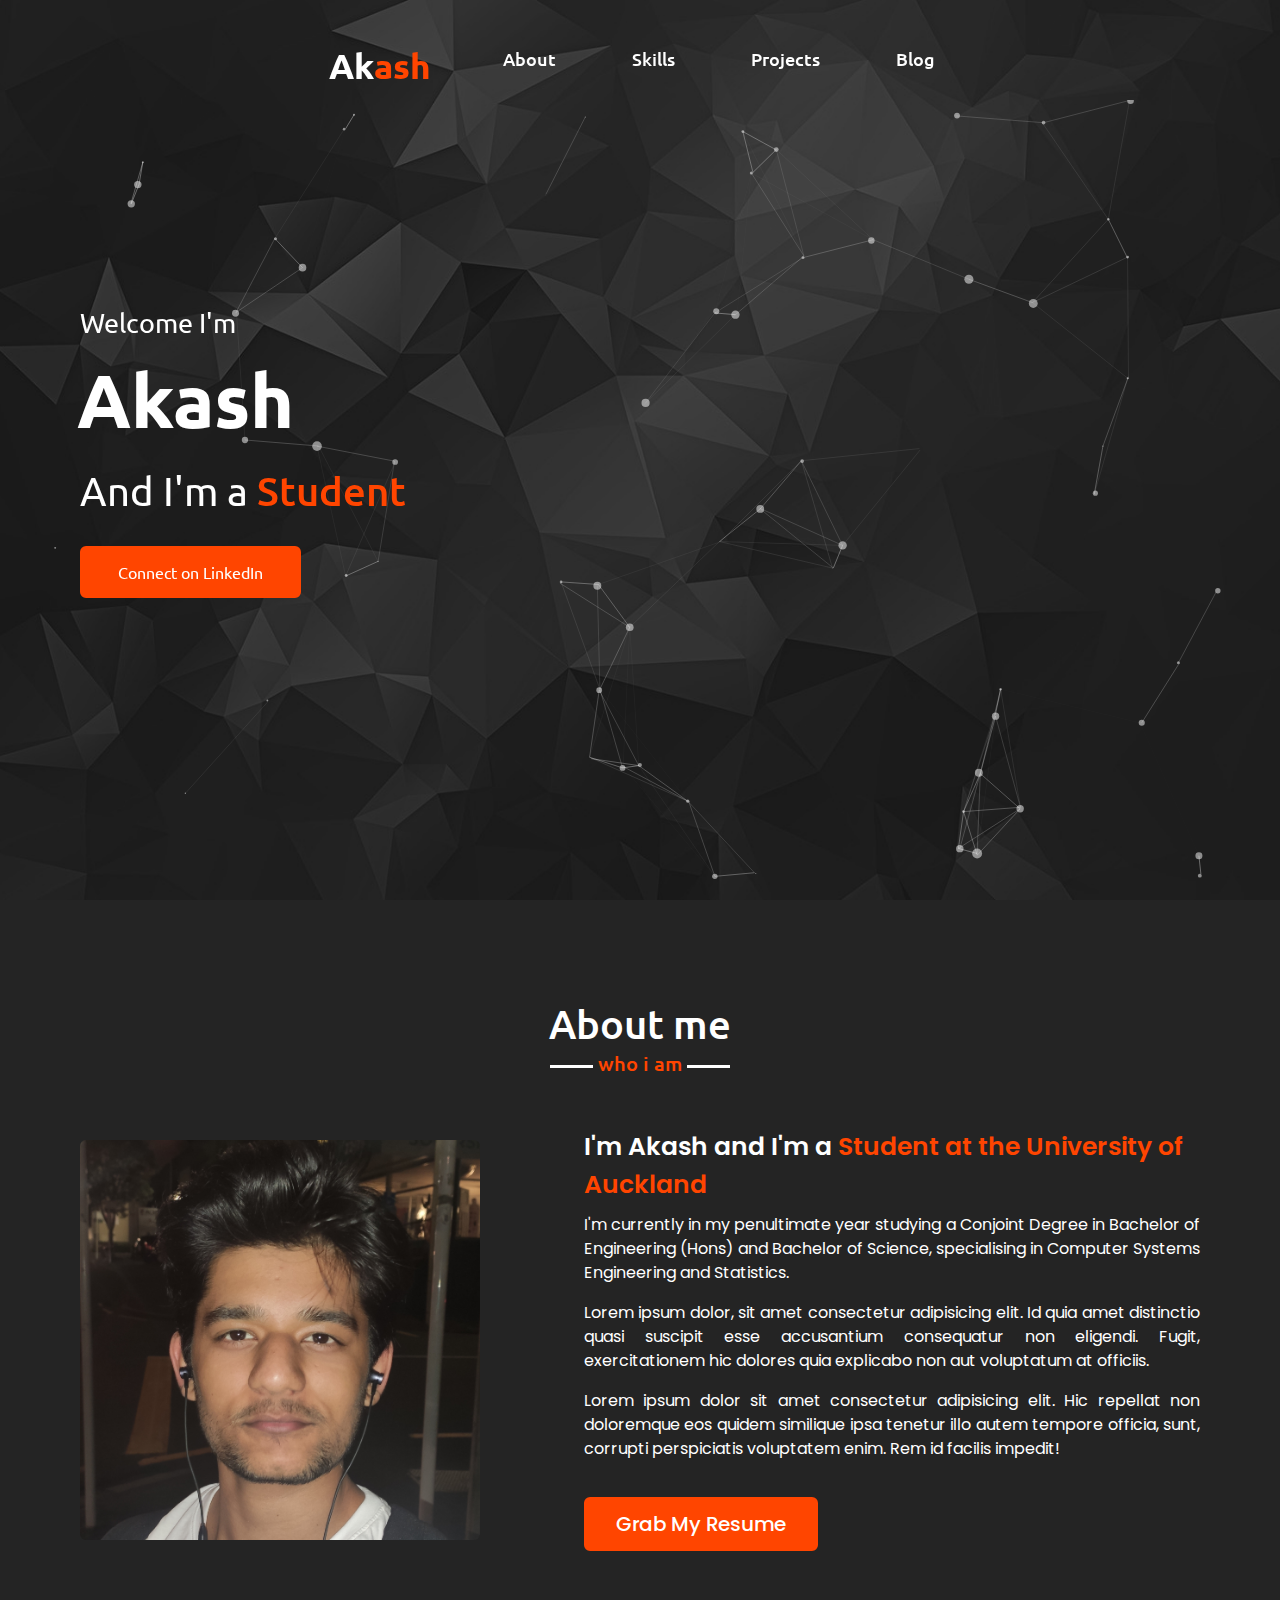
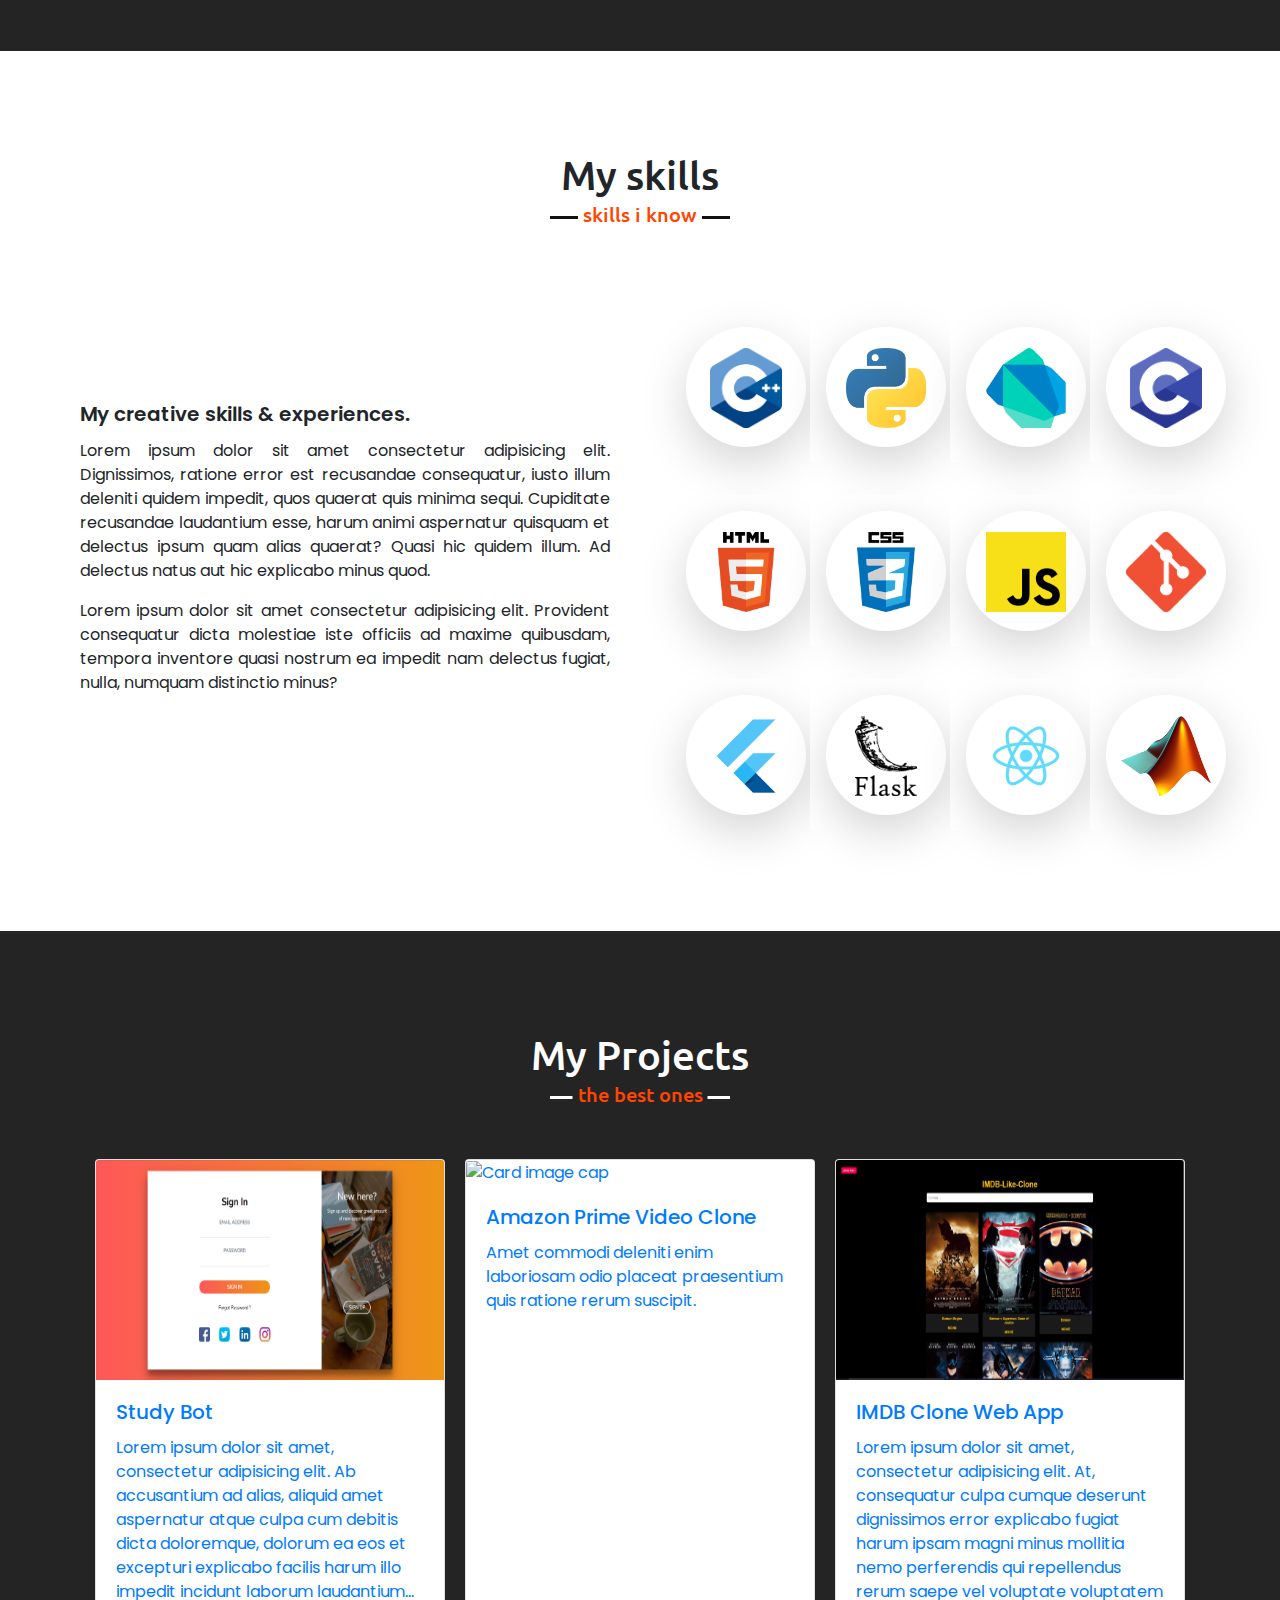
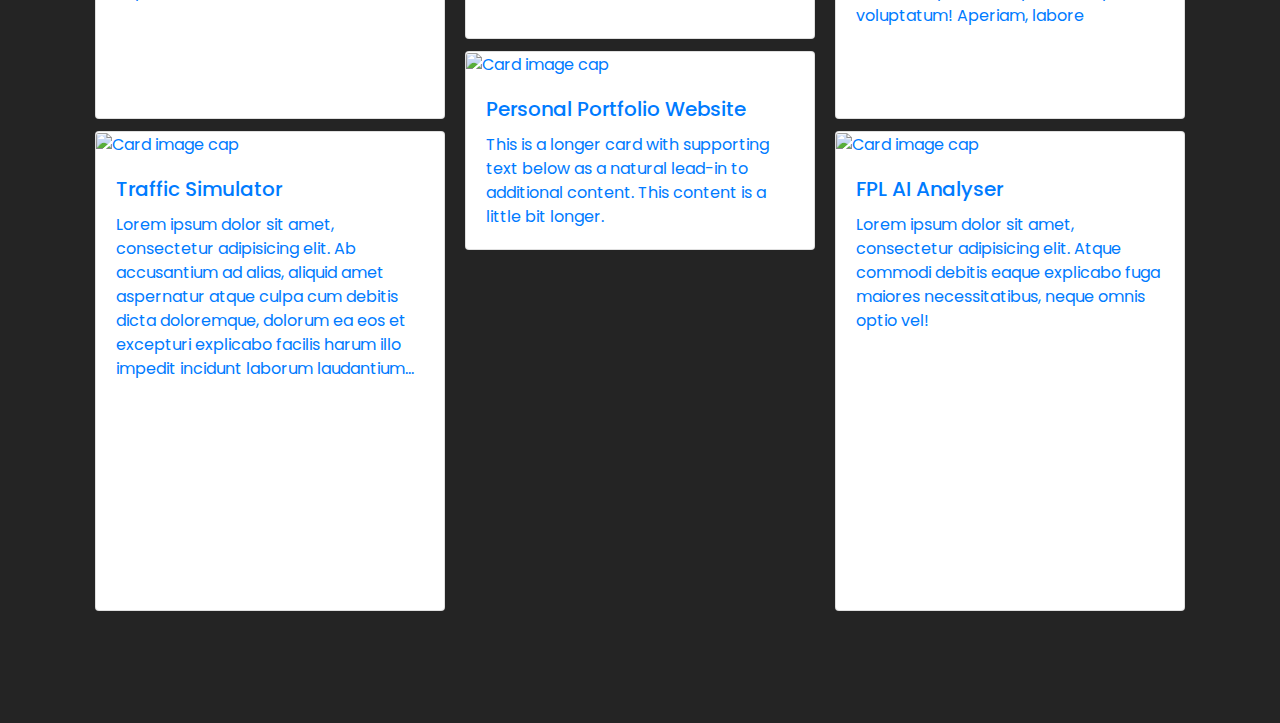
==== commit 63e1916b: "almost finsihed skills" ====
--- a/index.html
+++ b/index.html
@@ -101,82 +101,121 @@
                                     <div class="skill-icon rounded-circle shadow-lg d-inline-block">
                                         <img src="assets/img/1200px-ISO_C++_Logo.svg.png" alt="" class="img-fluid mx-auto">
                                     </div>
-                                    <span class="badge skill-badge badge-light">70%</span>
-                                </div>
-                            </div>
-                        </div><!--end col-->
-
-                        <div class="col-lg-3 col-6 mt-4 pt-2">
-                            <div class="card explore-feature border-0 text-center bg-white p-3">
-                                <div class="card-body p-0">
-                                    <div class="skill-icon rounded-circle shadow-lg d-inline-block">
-                                        <img src="assets/img/800px-Git-logo.svg.png" alt="" class="img-fluid mx-auto">
-                                    </div>
-                                </div>
-                            </div>
-                        </div><!--end col-->
-
-                        <div class="col-lg-3 col-6 mt-4 pt-2">
-                            <div class="card explore-feature border-0 text-center bg-white p-3">
-                                <div class="card-body p-0">
-                                    <div class="skill-icon rounded-circle shadow-lg d-inline-block">
-                                        <img src="assets/img/flutter-logo-sharing.png" alt="" class="img-fluid mx-auto">
-                                    </div>
-                                </div>
-                            </div>
-                        </div><!--end col-->
-
-                        <div class="col-lg-3 col-6 mt-4 pt-2">
-                            <div class="card explore-feature border-0 text-center bg-white p-3">
-                                <div class="card-body p-0">
-                                    <div class="skill-icon rounded-circle shadow-lg d-inline-block">
-                                        <img src="assets/img/imgbin-javascript-logo-html-comment-blog-others-rYkexXzhunDcAfiR8EJUGRYh9.jpg" alt="" class="img-fluid mx-auto">
-                                    </div>
-                                </div>
-                            </div>
-                        </div><!--end col-->    
+                                </div>
+                            </div>
+                        </div>
+
+                        <div class="col-lg-3 col-6 mt-4 pt-2">
+                            <div class="card explore-feature border-0 text-center bg-white p-3">
+                                <div class="card-body p-0">
+                                    <div class="skill-icon rounded-circle shadow-lg d-inline-block">
+                                        <img src="assets/img/python-logo.png" alt="" class="img-fluid mx-auto">
+                                    </div>
+                                </div>
+                            </div>
+                        </div>
+
+                        <div class="col-lg-3 col-6 mt-4 pt-2">
+                            <div class="card explore-feature border-0 text-center bg-white p-3">
+                                <div class="card-body p-0">
+                                    <div class="skill-icon rounded-circle shadow-lg d-inline-block">
+                                        <img src="assets/img/Dart-logo.png" alt="" class="img-fluid mx-auto">
+                                    </div>
+                                </div>
+                            </div>
+                        </div>
+
+                        <div class="col-lg-3 col-6 mt-4 pt-2">
+                            <div class="card explore-feature border-0 text-center bg-white p-3">
+                                <div class="card-body p-0">
+                                    <div class="skill-icon rounded-circle shadow-lg d-inline-block">
+                                        <img src="assets/img/c-logo.png" alt="" class="img-fluid mx-auto">
+                                    </div>
+                                </div>
+                            </div>
+                        </div>    
                     </div>
                     <div class="row align-items-center">
                         <div class="col-lg-3 col-6 mt-4 pt-2">
                             <div class="card explore-feature border-0 text-center bg-white p-3">
                                 <div class="card-body p-0">
                                     <div class="skill-icon rounded-circle shadow-lg d-inline-block">
-                                        <img src="assets/img/1200px-ISO_C++_Logo.svg.png" alt="" class="img-fluid mx-auto">
-                                    </div>
-                                    <span class="badge skill-badge badge-light">70%</span>
-                                </div>
-                            </div>
-                        </div><!--end col-->
-
-                        <div class="col-lg-3 col-6 mt-4 pt-2">
-                            <div class="card explore-feature border-0 text-center bg-white p-3">
-                                <div class="card-body p-0">
-                                    <div class="skill-icon rounded-circle shadow-lg d-inline-block">
-                                        <img src="assets/img/800px-Git-logo.svg.png" alt="" class="img-fluid mx-auto">
-                                    </div>
-                                </div>
-                            </div>
-                        </div><!--end col-->
-
-                        <div class="col-lg-3 col-6 mt-4 pt-2">
-                            <div class="card explore-feature border-0 text-center bg-white p-3">
-                                <div class="card-body p-0">
-                                    <div class="skill-icon rounded-circle shadow-lg d-inline-block">
-                                        <img src="assets/img/flutter-logo-sharing.png" alt="" class="img-fluid mx-auto">
-                                    </div>
-                                </div>
-                            </div>
-                        </div><!--end col-->
-
-                        <div class="col-lg-3 col-6 mt-4 pt-2">
-                            <div class="card explore-feature border-0 text-center bg-white p-3">
-                                <div class="card-body p-0">
-                                    <div class="skill-icon rounded-circle shadow-lg d-inline-block">
-                                        <img src="assets/img/imgbin-javascript-logo-html-comment-blog-others-rYkexXzhunDcAfiR8EJUGRYh9.jpg" alt="" class="img-fluid mx-auto">
-                                    </div>
-                                </div>
-                            </div>
-                        </div><!--end col-->    
+                                        <img src="assets/img/html-logo.png" alt="" class="img-fluid mx-auto">
+                                    </div>
+                                </div>
+                            </div>
+                        </div>
+
+                        <div class="col-lg-3 col-6 mt-4 pt-2">
+                            <div class="card explore-feature border-0 text-center bg-white p-3">
+                                <div class="card-body p-0">
+                                    <div class="skill-icon rounded-circle shadow-lg d-inline-block">
+                                        <img src="assets/img/CSS3.png" alt="" class="img-fluid mx-auto">
+                                    </div>
+                                </div>
+                            </div>
+                        </div>
+
+                        <div class="col-lg-3 col-6 mt-4 pt-2">
+                            <div class="card explore-feature border-0 text-center bg-white p-3">
+                                <div class="card-body p-0">
+                                    <div class="skill-icon rounded-circle shadow-lg d-inline-block">
+                                        <img src="assets/img/javascript-logo.png" alt="" class="img-fluid mx-auto">
+                                    </div>
+                                </div>
+                            </div>
+                        </div>
+
+                        <div class="col-lg-3 col-6 mt-4 pt-2">
+                            <div class="card explore-feature border-0 text-center bg-white p-3">
+                                <div class="card-body p-0">
+                                    <div class="skill-icon rounded-circle shadow-lg d-inline-block">
+                                        <img src="assets/img/git-logo.png" alt="" class="img-fluid mx-auto">
+                                    </div>
+                                </div>
+                            </div>
+                        </div>    
+                    </div>
+                    <div class="row align-items-center">
+                        <div class="col-lg-3 col-6 mt-4 pt-2">
+                            <div class="card explore-feature border-0 text-center bg-white p-3">
+                                <div class="card-body p-0">
+                                    <div class="skill-icon rounded-circle shadow-lg d-inline-block">
+                                        <img src="assets/img/flutter-logo.png" alt="" class="img-fluid mx-auto">
+                                    </div>
+                                </div>
+                            </div>
+                        </div>
+
+                        <div class="col-lg-3 col-6 mt-4 pt-2">
+                            <div class="card explore-feature border-0 text-center bg-white p-3">
+                                <div class="card-body p-0">
+                                    <div class="skill-icon rounded-circle shadow-lg d-inline-block">
+                                        <img src="assets/img/flask-logo.png" alt="" class="img-fluid mx-auto">
+                                    </div>  
+                                </div>
+                            </div>
+                        </div>
+
+                        <div class="col-lg-3 col-6 mt-4 pt-2">
+                            <div class="card explore-feature border-0 text-center bg-white p-3">
+                                <div class="card-body p-0">
+                                    <div class="skill-icon rounded-circle shadow-lg d-inline-block">
+                                        <img src="assets/img/react-logo.png" alt="" class="img-fluid mx-auto">
+                                    </div>
+                                </div>
+                            </div>
+                        </div>
+
+                        <div class="col-lg-3 col-6 mt-4 pt-2">
+                            <div class="card explore-feature border-0 text-center bg-white p-3">
+                                <div class="card-body p-0">
+                                    <div class="skill-icon rounded-circle shadow-lg d-inline-block">
+                                        <img src="assets/img/Matlab_Logo.png" alt="" class="img-fluid mx-auto">
+                                    </div>
+                                </div>
+                            </div>
+                        </div>   
                     </div>
                 </div>
             </div>
--- a/assets/css/style.css
+++ b/assets/css/style.css
@@ -306,6 +306,18 @@
 .skills .skills-content .left a:hover{
     color: orangered;
     background: none;
+}
+
+.card-body .skill-icon {
+    width: 120px;
+    height: 120px;
+    line-height: 120px;
+    -webkit-transition: all 0.5s ease;
+    transition: all 0.5s ease;
+}
+
+.img-fluid{
+    height: 80px;
 }
 
 /*
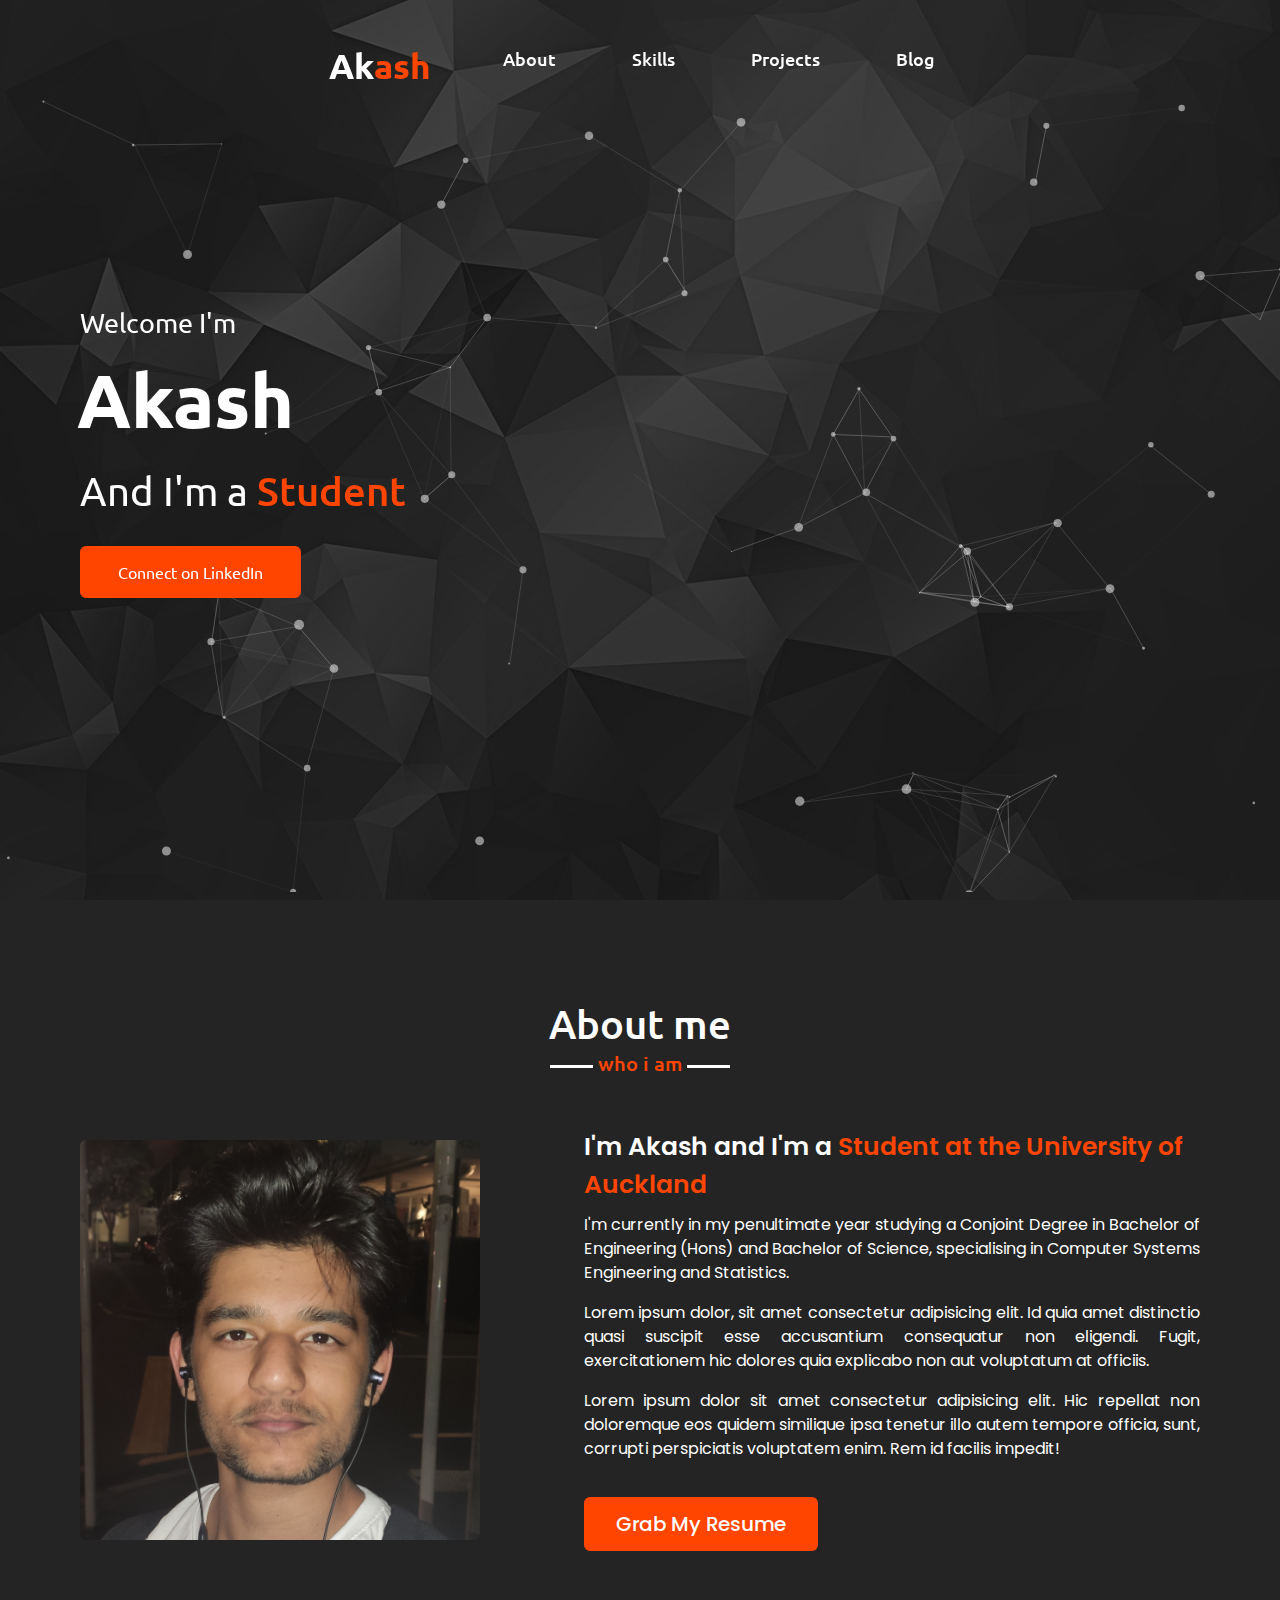
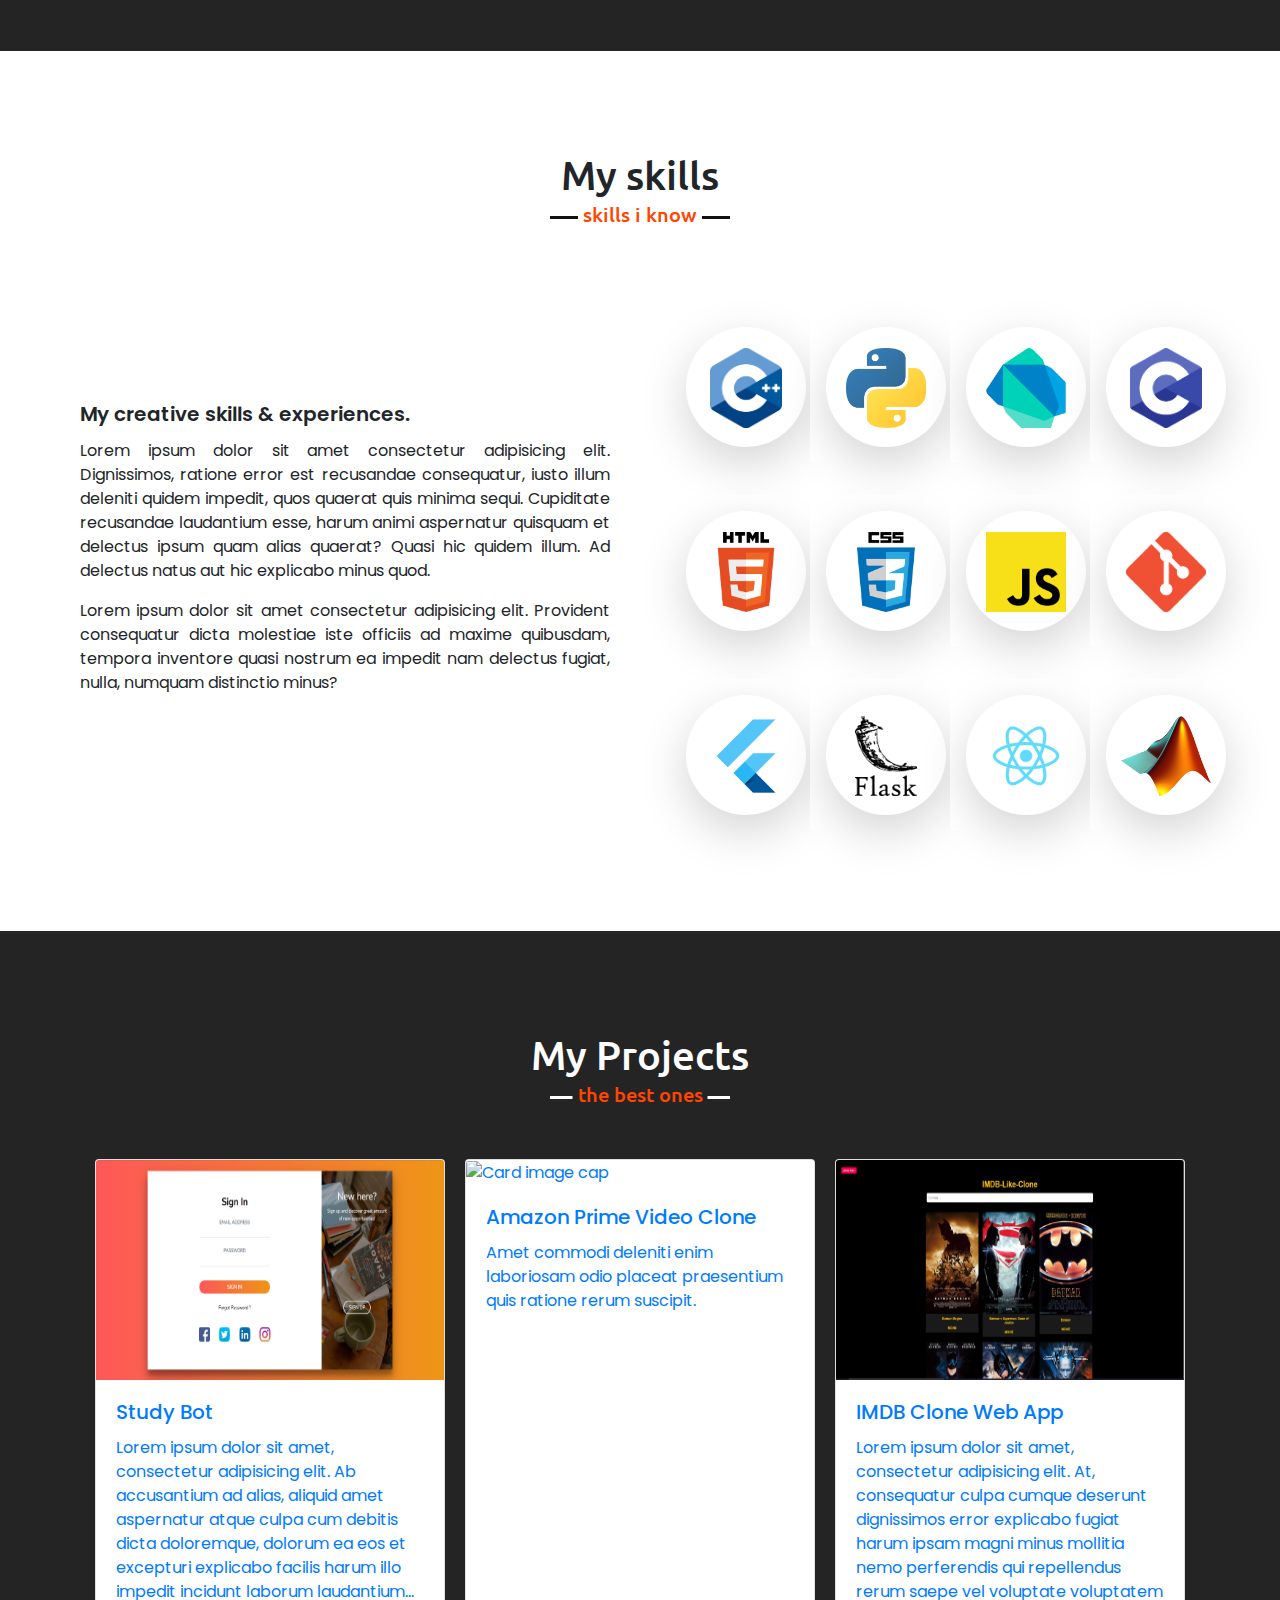
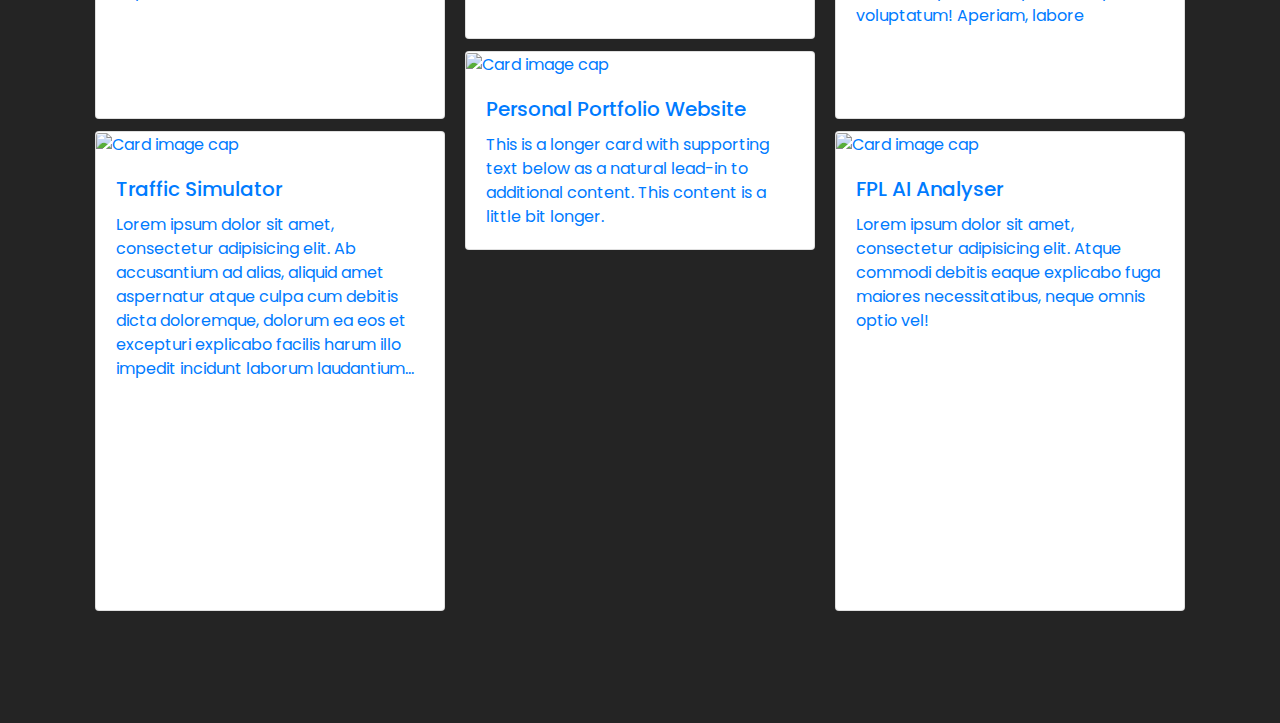
==== commit 390354a0: "removed unwanted files" ====
--- a/index.html
+++ b/index.html
@@ -99,7 +99,7 @@
                             <div class="card explore-feature border-0 text-center bg-white p-3">
                                 <div class="card-body p-0">
                                     <div class="skill-icon rounded-circle shadow-lg d-inline-block">
-                                        <img src="assets/img/1200px-ISO_C++_Logo.svg.png" alt="" class="img-fluid mx-auto">
+                                        <img src="assets/img/cpp-logo.png" alt="" class="img-fluid mx-auto">
                                     </div>
                                 </div>
                             </div>
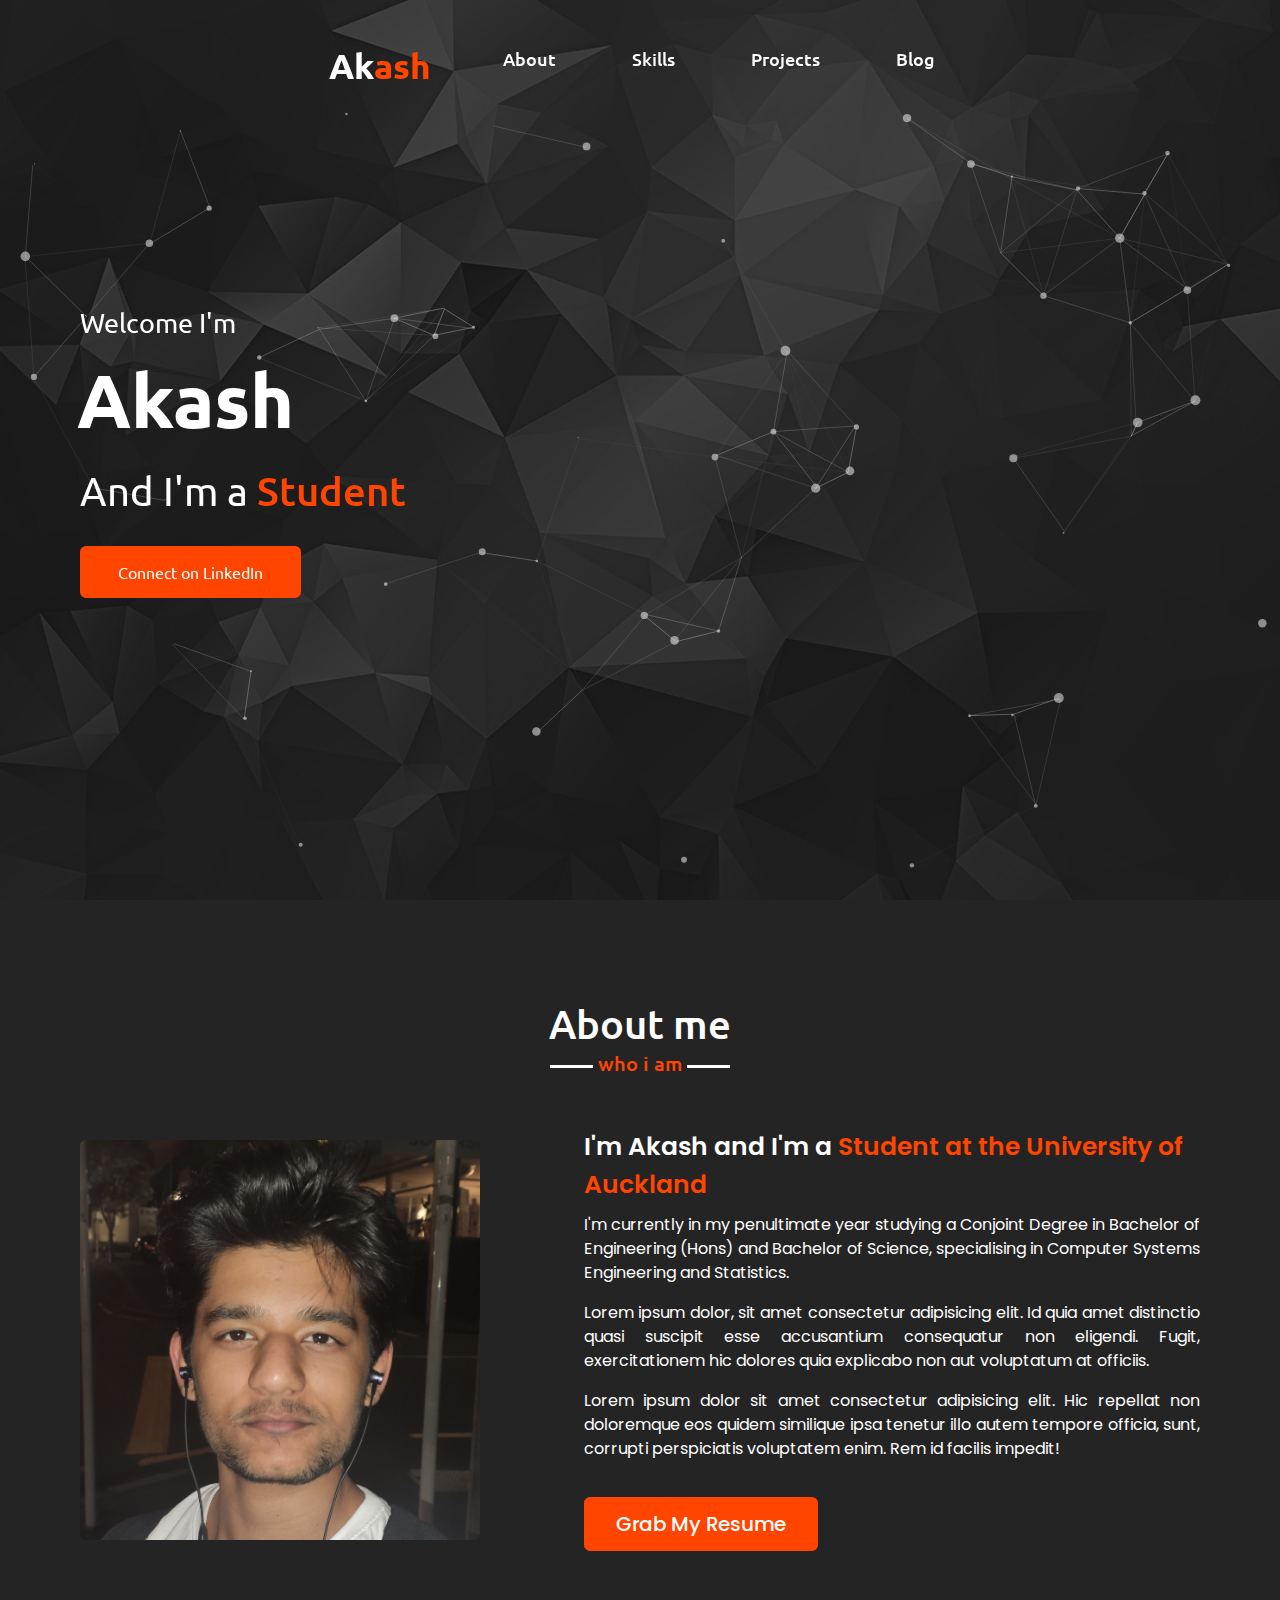
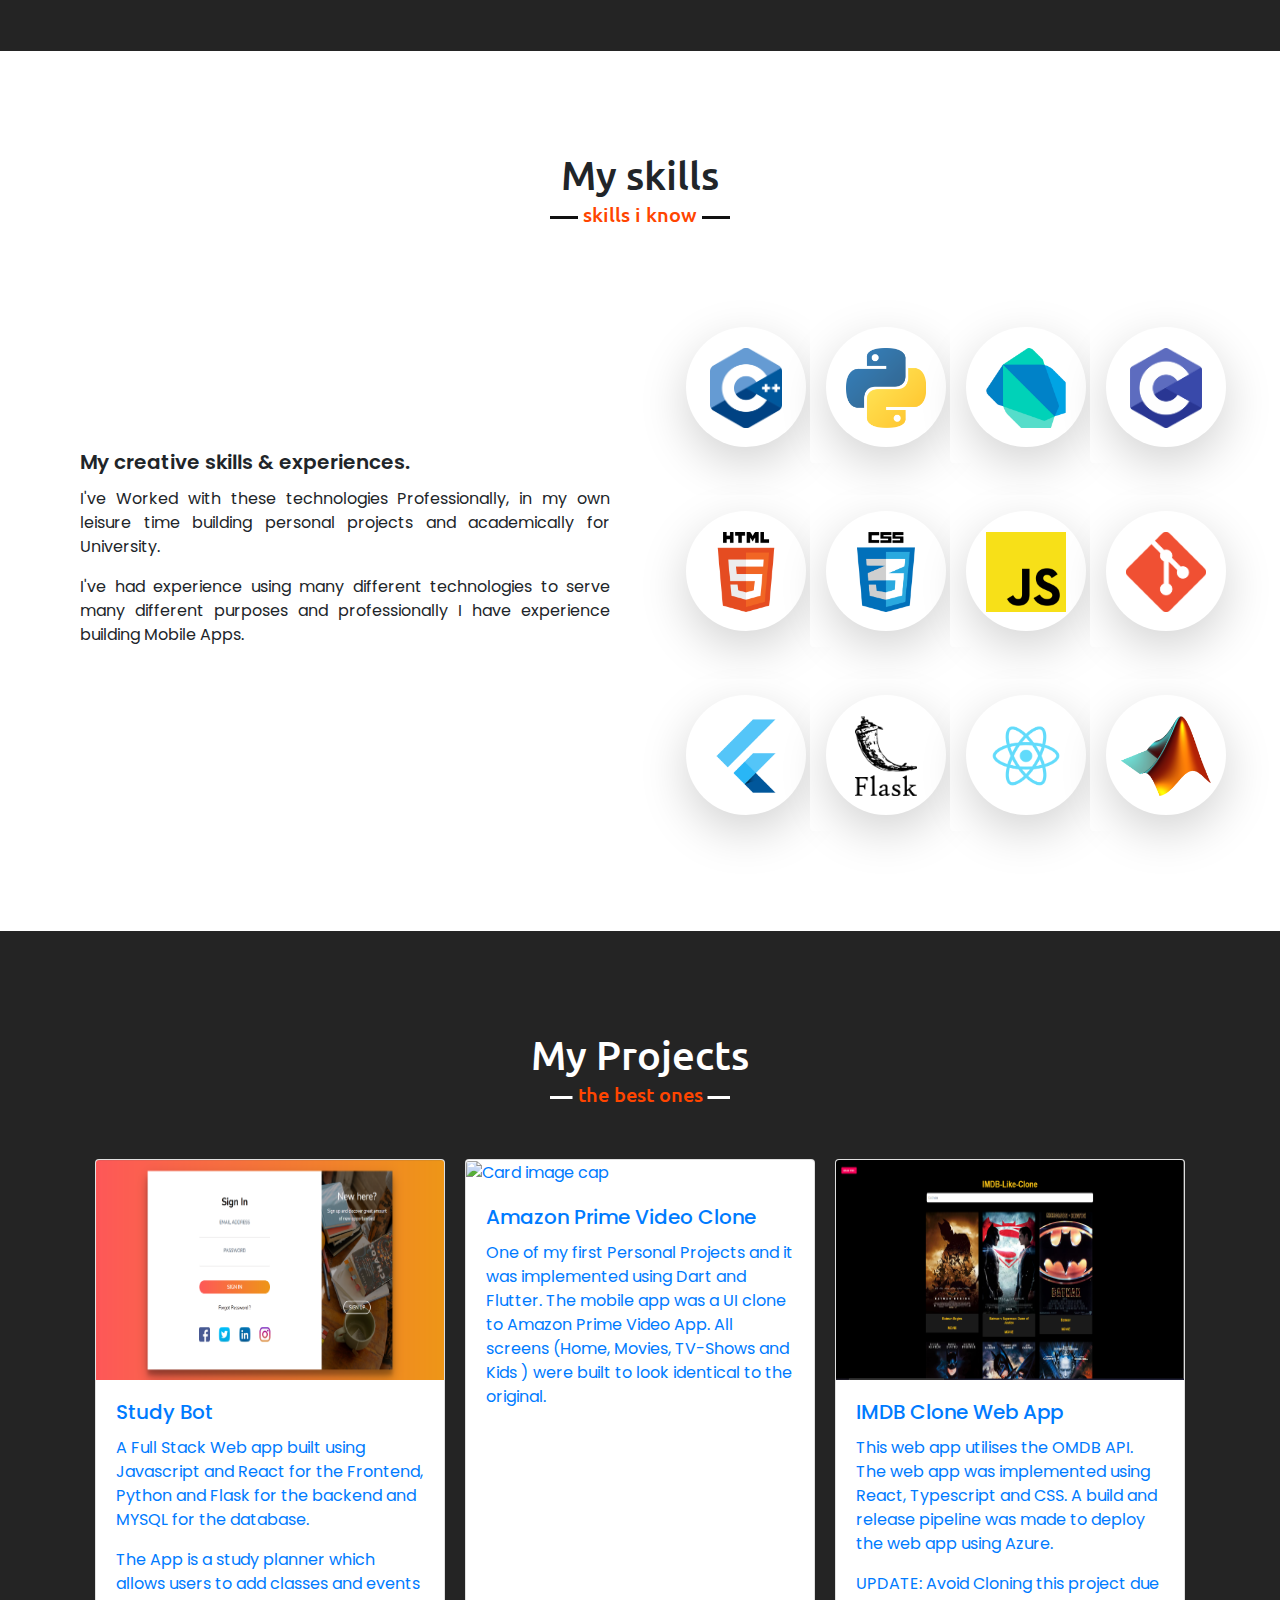
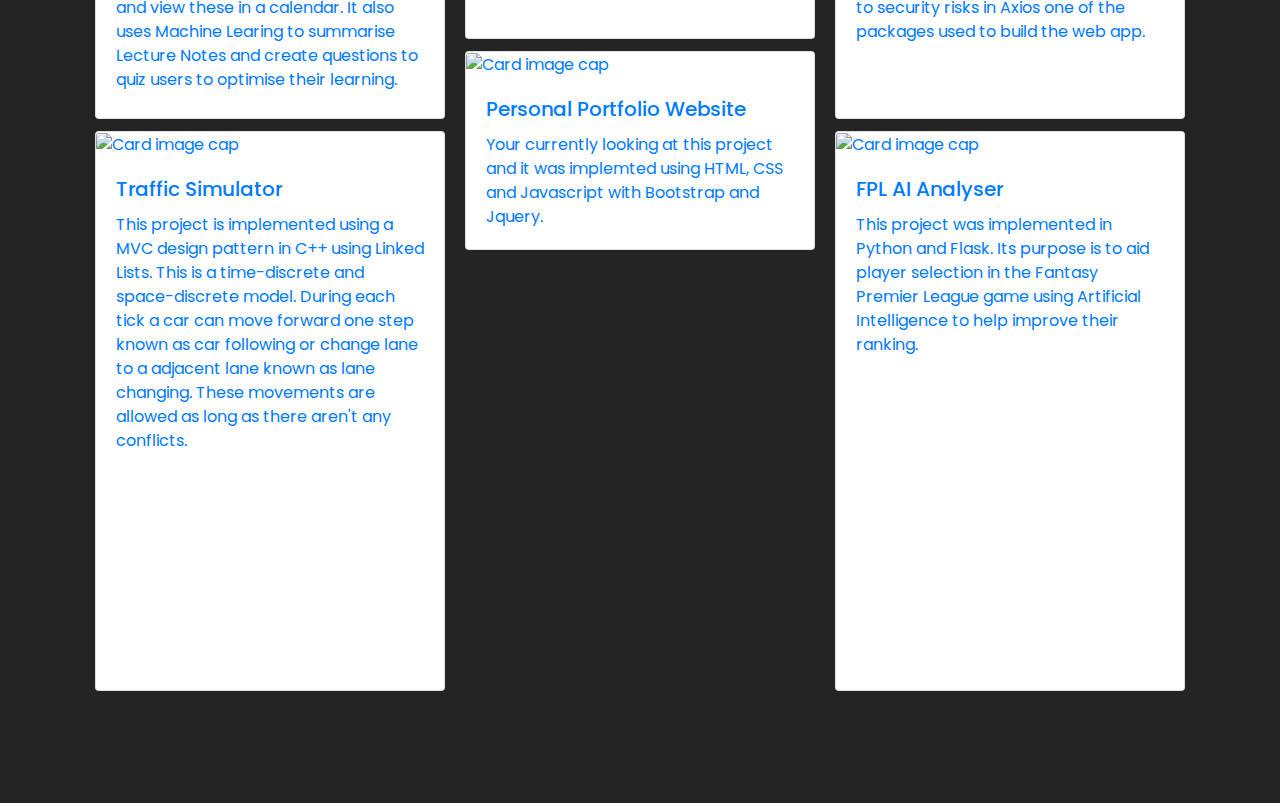
==== commit 7181c798: "Updates to wordings and correctly linked things." ====
--- a/index.html
+++ b/index.html
@@ -77,7 +77,7 @@
                     <p>I'm currently in my penultimate year studying a Conjoint Degree in Bachelor of Engineering (Hons) and Bachelor of Science, specialising in Computer Systems Engineering and Statistics.</p>
                     <p>Lorem ipsum dolor, sit amet consectetur adipisicing elit. Id quia amet distinctio quasi suscipit esse accusantium consequatur non eligendi. Fugit, exercitationem hic dolores quia explicabo non aut voluptatum at officiis.</p>
                     <p>Lorem ipsum dolor sit amet consectetur adipisicing elit. Hic repellat non doloremque eos quidem similique ipsa tenetur illo autem tempore officia, sunt, corrupti perspiciatis voluptatem enim. Rem id facilis impedit!</p>
-                    <a href="#">Grab My Resume</a>
+                    <a href="assets/img/Tech Resume 4.0.pdf">Grab My Resume</a>
                 </div>
             </div>
         </div>
@@ -90,8 +90,8 @@
             <div class="skills-content">
                 <div class="column left">
                     <div class="text">My creative skills & experiences.</div>
-                    <p>Lorem ipsum dolor sit amet consectetur adipisicing elit. Dignissimos, ratione error est recusandae consequatur, iusto illum deleniti quidem impedit, quos quaerat quis minima sequi. Cupiditate recusandae laudantium esse, harum animi aspernatur quisquam et delectus ipsum quam alias quaerat? Quasi hic quidem illum. Ad delectus natus aut hic explicabo minus quod.</p>
-                    <p>Lorem ipsum dolor sit amet consectetur adipisicing elit. Provident consequatur dicta molestiae iste officiis ad maxime quibusdam, tempora inventore quasi nostrum ea impedit nam delectus fugiat, nulla, numquam distinctio minus?</p>
+                    <p>I've Worked with these technologies Professionally, in my own leisure time building personal projects and academically for University. </p>
+                    <p>I've had experience using many different technologies to serve many different purposes and professionally I have experience building Mobile Apps.</p>
                 </div>
                 <div class="column right">
                     <div class="row align-items-center">
@@ -264,61 +264,64 @@
               <div class="container">
                 <div class="card-columns">
                   <div class="card" style="height: 35rem;">
-                    <a href="#">
+                    <a href="https://github.com/akash744/study-bot">
                     <img class="card-img-top" src="assets/img/study-bot-image.PNG" alt="Card image cap" style="height: 220px;">
                     <div class="card-body">
                       <h5 class="card-title">Study Bot</h5>
                       <p class="card-text">
-                        Lorem ipsum dolor sit amet, consectetur adipisicing elit. Ab accusantium ad alias, aliquid amet aspernatur atque culpa cum debitis dicta doloremque, dolorum ea eos et excepturi explicabo facilis harum illo impedit incidunt laborum laudantium...
+                        A Full Stack Web app built using Javascript and React for the Frontend, Python and Flask for the backend and MYSQL for the database.
                       </p>
-                  </div>
-                    </a>
-                  </div>
-                  <div class="card" style="height: 30rem;">
-                    <a href="#">
+                      <p class="card-text">
+                        The App is a study planner which allows users to add classes and events and view these in a calendar. It also uses Machine Learing to summarise Lecture Notes and create questions to quiz users to optimise their learning.
+                      </p>
+                  </div>
+                    </a>
+                  </div>
+                  <div class="card" style="height: 35rem;">
+                    <a href="https://github.com/akash744/Traffic-Simulator">
                     <img class="card-img-top" src="https://images.unsplash.com/photo-1535124406821-d2848dfbb25c?ixlib=rb-0.3.5&ixid=eyJhcHBfaWQiOjEyMDd9&s=98c434d75b44c9c23fc9df2a9a77d59f&auto=format&fit=crop&w=500&q=80" alt="Card image cap">
                     <div class="card-body">
                       <h5 class="card-title">Traffic Simulator</h5>
                       <p class="card-text">
-                        Lorem ipsum dolor sit amet, consectetur adipisicing elit. Ab accusantium ad alias, aliquid amet aspernatur atque culpa cum debitis dicta doloremque, dolorum ea eos et excepturi explicabo facilis harum illo impedit incidunt laborum laudantium...
+                        This project is implemented using a MVC design pattern in C++ using Linked Lists. This is a time-discrete and space-discrete model. During each tick a car can move forward one step known as car following or change lane to a adjacent lane known as lane changing. These movements are allowed as long as there aren't any conflicts.  
                       </p>
                     </div>
                     </a>
                   </div>
                   <div class="card" style="height: 30rem;">
-                    <a href="#">
+                    <a href="https://github.com/akash744/amazon-prime-video-ui-clone">
                     <img class="card-img-top" src="assets/img/amazon-prime-video-clone.png" alt="Card image cap">
                     <div class="card-body">
                       <h5 class="card-title">Amazon Prime Video Clone</h5>
-                      <p class="card-text">Amet commodi deleniti enim laboriosam odio placeat praesentium quis ratione rerum suscipit.</p>
+                      <p class="card-text">One of my first Personal Projects and it was implemented using Dart and Flutter. The mobile app was a UI clone to Amazon Prime Video App. All screens (Home, Movies, TV-Shows and Kids ) were built to look identical to the original.</p>
                     </div>
                     </a>
                   </div>
                   <div class="card">
-                    <a href="#">
+                    <a href="https://akash744.github.io/">
                     <img class="card-img-top" src="https://images.unsplash.com/photo-1535074153497-b08c5aa9c236?ixlib=rb-0.3.5&ixid=eyJhcHBfaWQiOjEyMDd9&s=d2aaf944a59f16fe1fe72f5057b3a7dd&auto=format&fit=crop&w=500&q=80" alt="Card image cap">
                     <div class="card-body">
                       <h5 class="card-title">Personal Portfolio Website</h5>
-                      <p class="card-text">This is a longer card with supporting text below as a natural lead-in to additional content. This content is a little bit longer.</p>
+                      <p class="card-text">Your currently looking at this project and it was implemted using HTML, CSS and Javascript with Bootstrap and Jquery.</p>
                     </div>
                     </a>
                   </div>
                   <div class="card" style="height: 35rem;">
-                    <a href="#">
+                    <a href="https://github.com/akash744/IMDB-Clone">
                     <img class="card-img-top" src="assets/img/imdb-clone-image.PNG" alt="Card image cap" style="height: 220px;">
                     <div class="card-body">
                       <h5 class="card-title">IMDB Clone Web App</h5>
-                      <p class="card-text">Lorem ipsum dolor sit amet, consectetur adipisicing elit. At, consequatur culpa cumque deserunt dignissimos error explicabo fugiat harum ipsam magni minus mollitia nemo perferendis qui repellendus rerum saepe vel voluptate voluptatem voluptatum!
-                        Aperiam, labore</p>
-                    </div>
-                    </a>
-                  </div>
-                  <div class="card" style="height: 30rem;">
-                    <a href="#">
+                      <p class="card-text">This web app utilises the OMDB API. The web app was implemented using React, Typescript and CSS. A build and release pipeline was made to deploy the web app using Azure.</p>
+                      <p class="card-text">UPDATE: Avoid Cloning this project due to security risks in Axios one of the packages used to build the web app.</p>
+                    </div>
+                    </a>
+                  </div>
+                  <div class="card" style="height: 35rem;">
+                    <a href="https://github.com/akash744/FPL-AI-Helper_Bot">
                     <img class="card-img-top" src="https://images.unsplash.com/photo-1508015926936-4eddcc6d4866?ixlib=rb-0.3.5&s=10b3a8717ab609be8d7786cab50c4e0b&auto=format&fit=crop&w=500&q=80" alt="Card image cap">
                     <div class="card-body">
                       <h5 class="card-title">FPL AI Analyser</h5>
-                      <p class="card-text">Lorem ipsum dolor sit amet, consectetur adipisicing elit. Atque commodi debitis eaque explicabo fuga maiores necessitatibus, neque omnis optio vel!</p>
+                      <p class="card-text">This project was implemented in Python and Flask. Its purpose is to aid player selection in the Fantasy Premier League game using Artificial Intelligence to help improve their ranking.</p>
                     </div>
                     </a>
                   </div>
--- a/assets/css/style.css
+++ b/assets/css/style.css
@@ -97,7 +97,7 @@
 .front-page .max-width{
     margin: auto 0 auto 40px;
     position: relative;
-    z-index: 999;
+    z-index: 998;
 }
 
 .front-page .front-page-content .text-1{
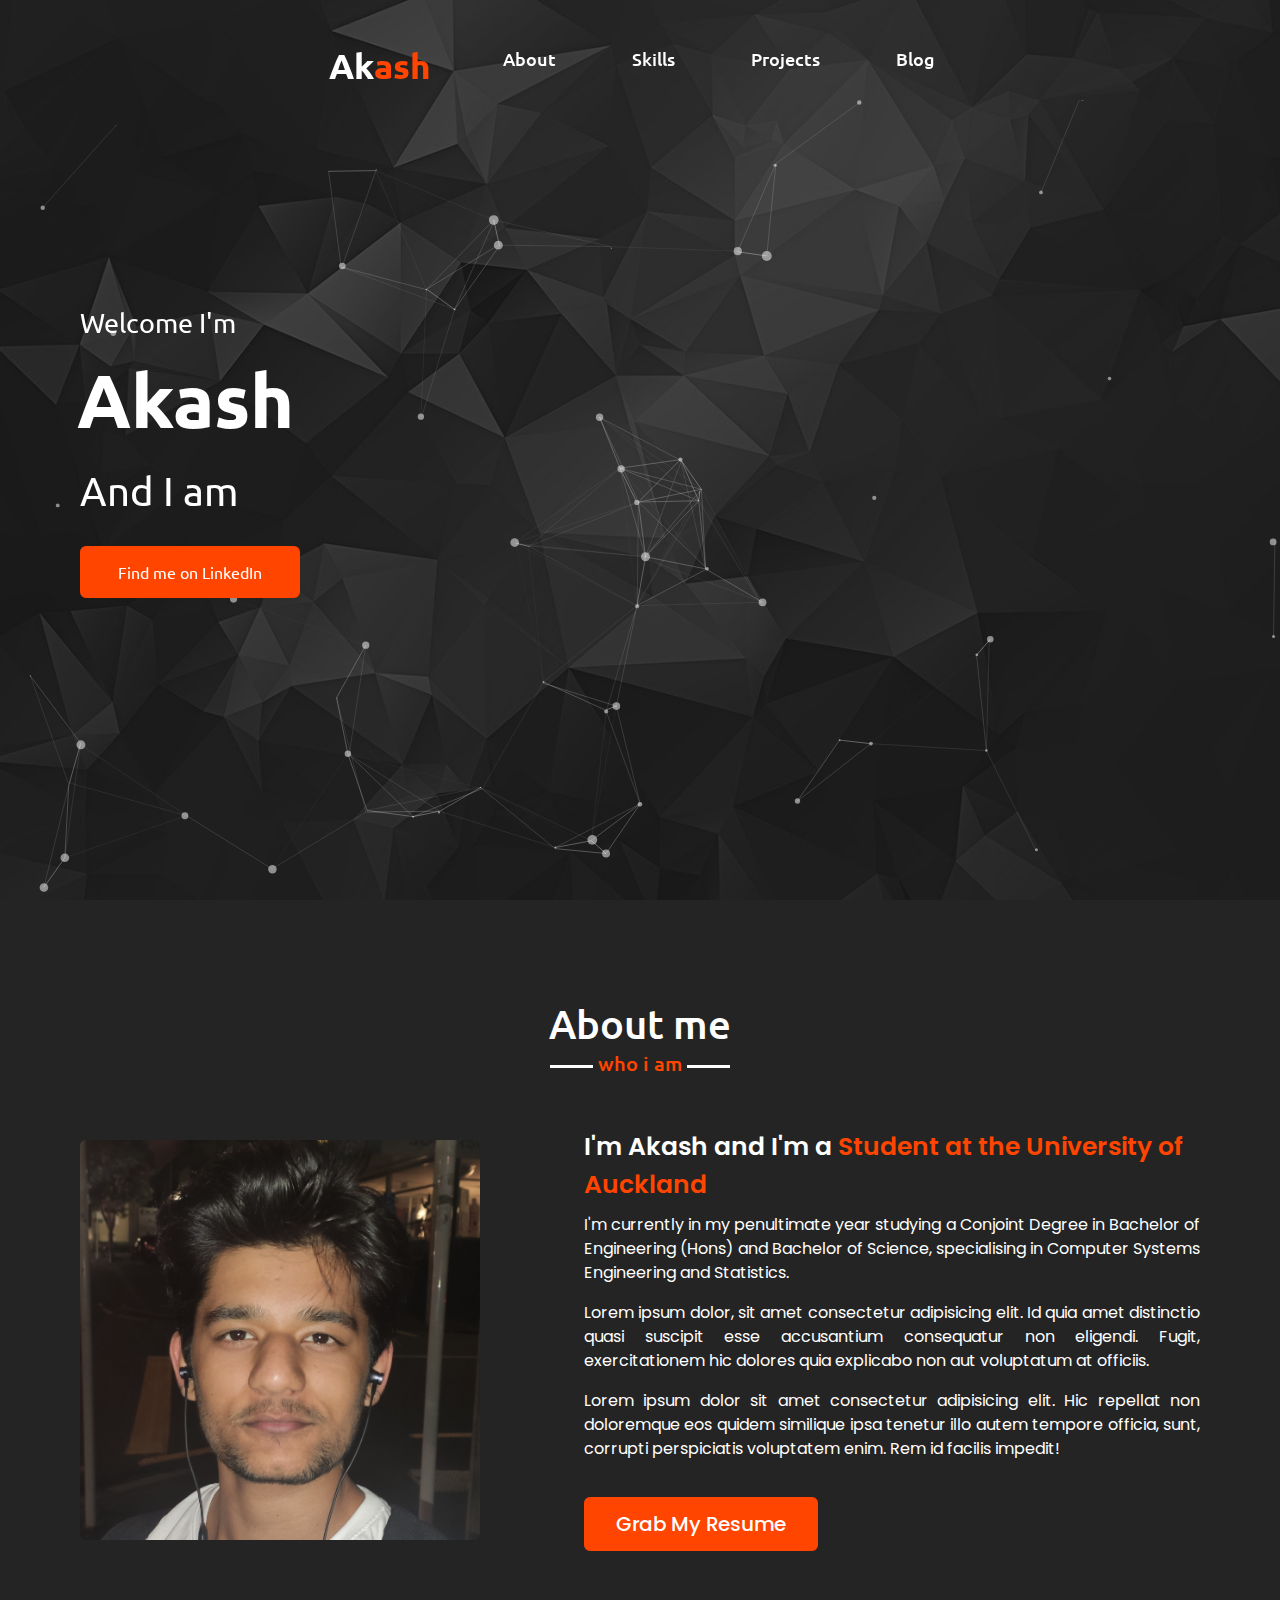
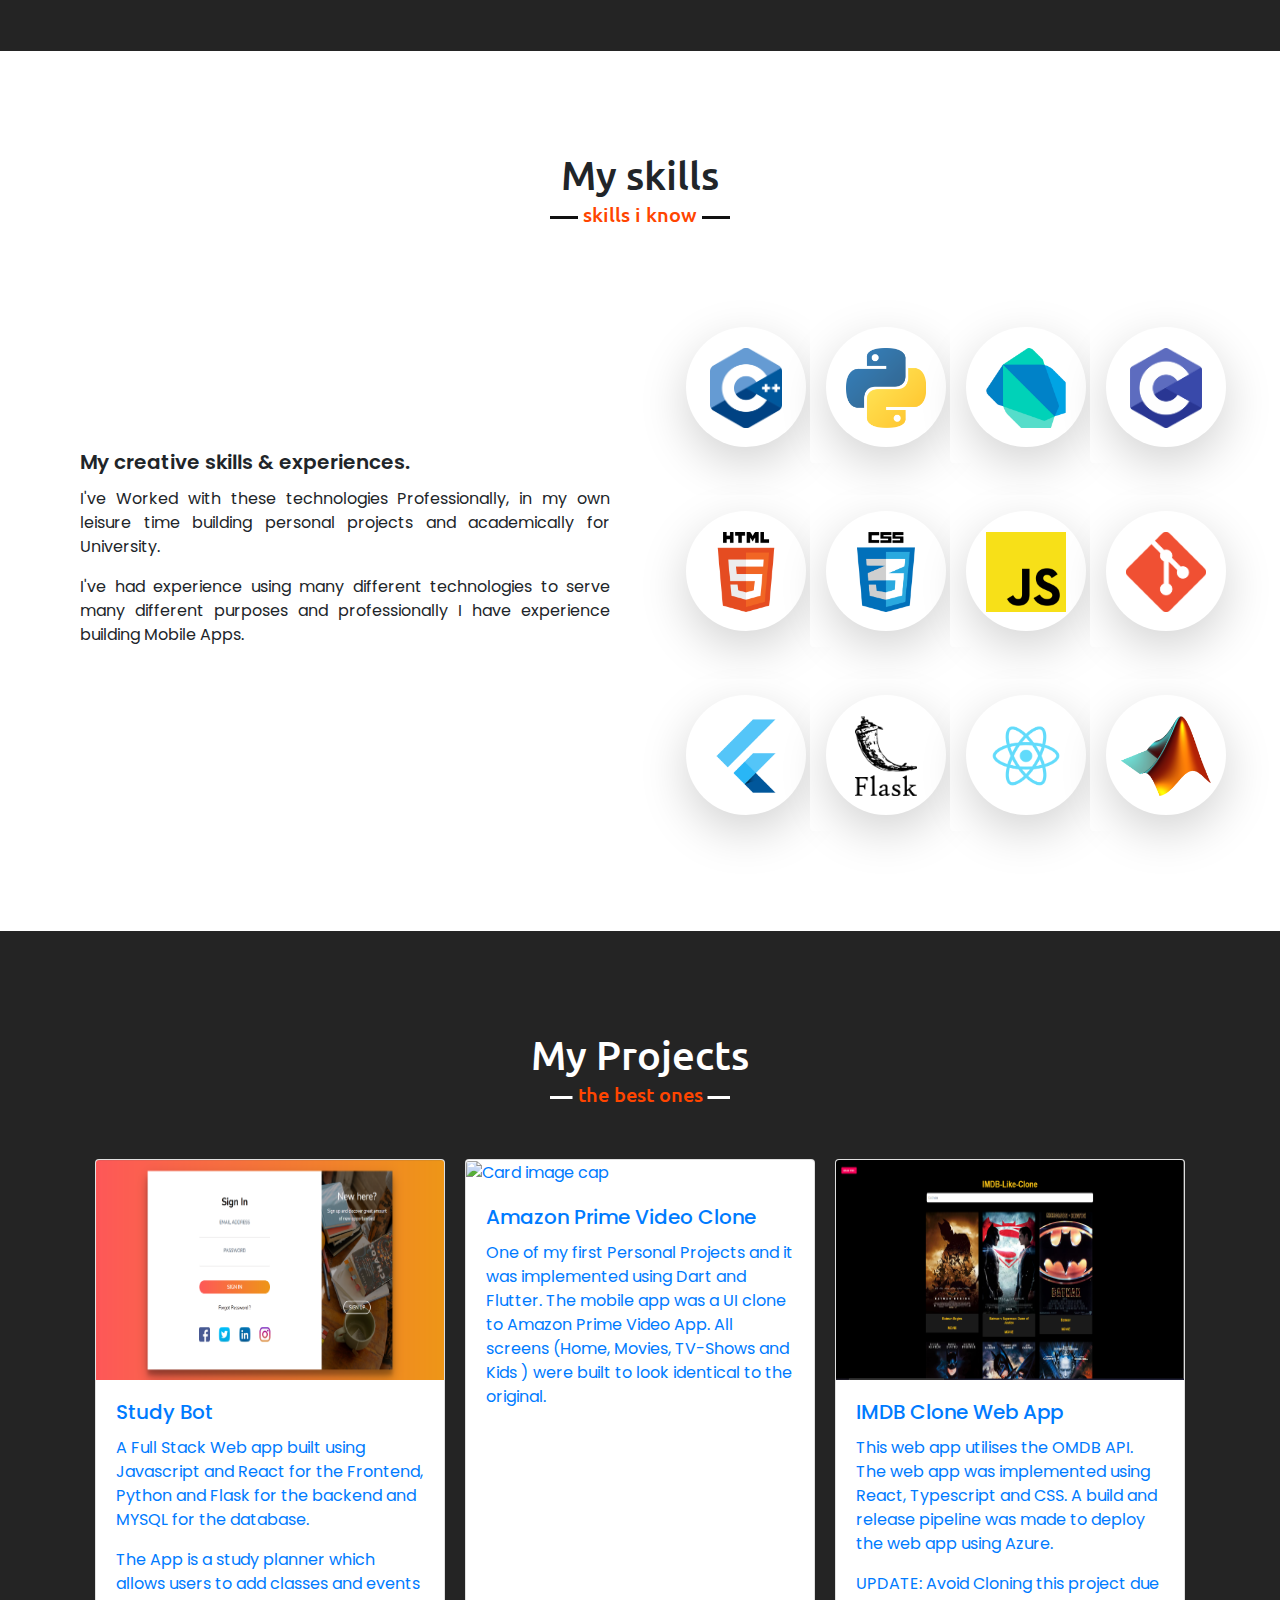
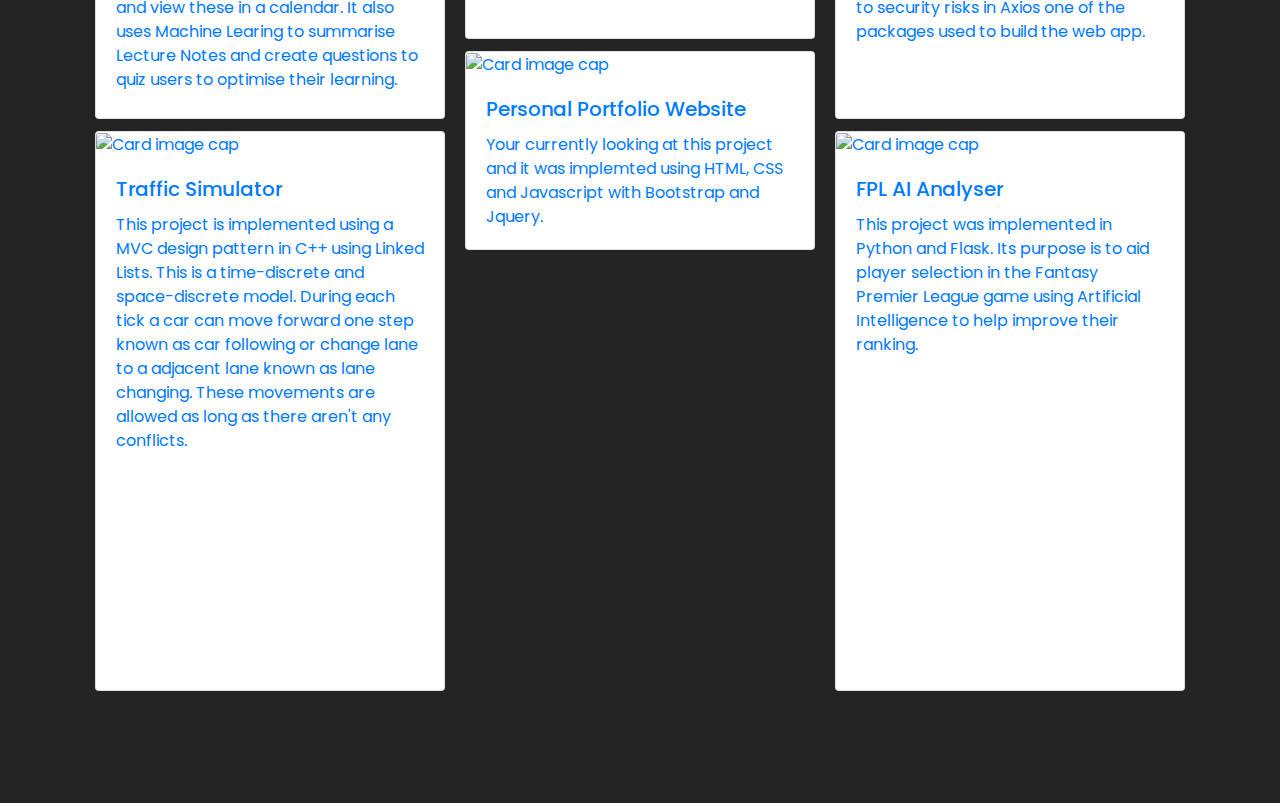
==== commit 92a3147e: "added typing animation" ====
--- a/index.html
+++ b/index.html
@@ -7,6 +7,10 @@
     <!-- BootStrap -->
     <!-- CSS only -->   
     <link rel="stylesheet" href="https://stackpath.bootstrapcdn.com/bootstrap/4.5.2/css/bootstrap.min.css" integrity="sha384-JcKb8q3iqJ61gNV9KGb8thSsNjpSL0n8PARn9HuZOnIxN0hoP+VmmDGMN5t9UJ0Z" crossorigin="anonymous">
+    <script src="https://cdnjs.cloudflare.com/ajax/libs/OwlCarousel2/2.3.4/owl.carousel.min.js"></script>
+    <link rel="stylesheet" href="https://cdnjs.cloudflare.com/ajax/libs/OwlCarousel2/2.3.4/assets/owl.carousel.min.css"/>
+    <script src="https://cdnjs.cloudflare.com/ajax/libs/typed.js/2.0.11/typed.min.js"></script>
+    <script src="https://cdnjs.cloudflare.com/ajax/libs/waypoints/4.0.1/jquery.waypoints.min.js"></script>
 
     <!-- JS, Popper.js, and jQuery -->
     <script src="https://code.jquery.com/jquery-3.5.1.slim.min.js" integrity="sha384-DfXdz2htPH0lsSSs5nCTpuj/zy4C+OGpamoFVy38MVBnE+IbbVYUew+OrCXaRkfj" crossorigin="anonymous"></script>
@@ -54,9 +58,9 @@
                     Akash
                 </div>
                 <div class="text-3">
-                    And I'm a <span>Student</span>
-                </div>
-                <a href="#">Connect on LinkedIn</a>
+                    And I am <span class="typing"></span>
+                </div>
+                <a href="#">Find me on LinkedIn</a>
             </div>
         </div>
         <script src = "assets/js/particle.js"></script>
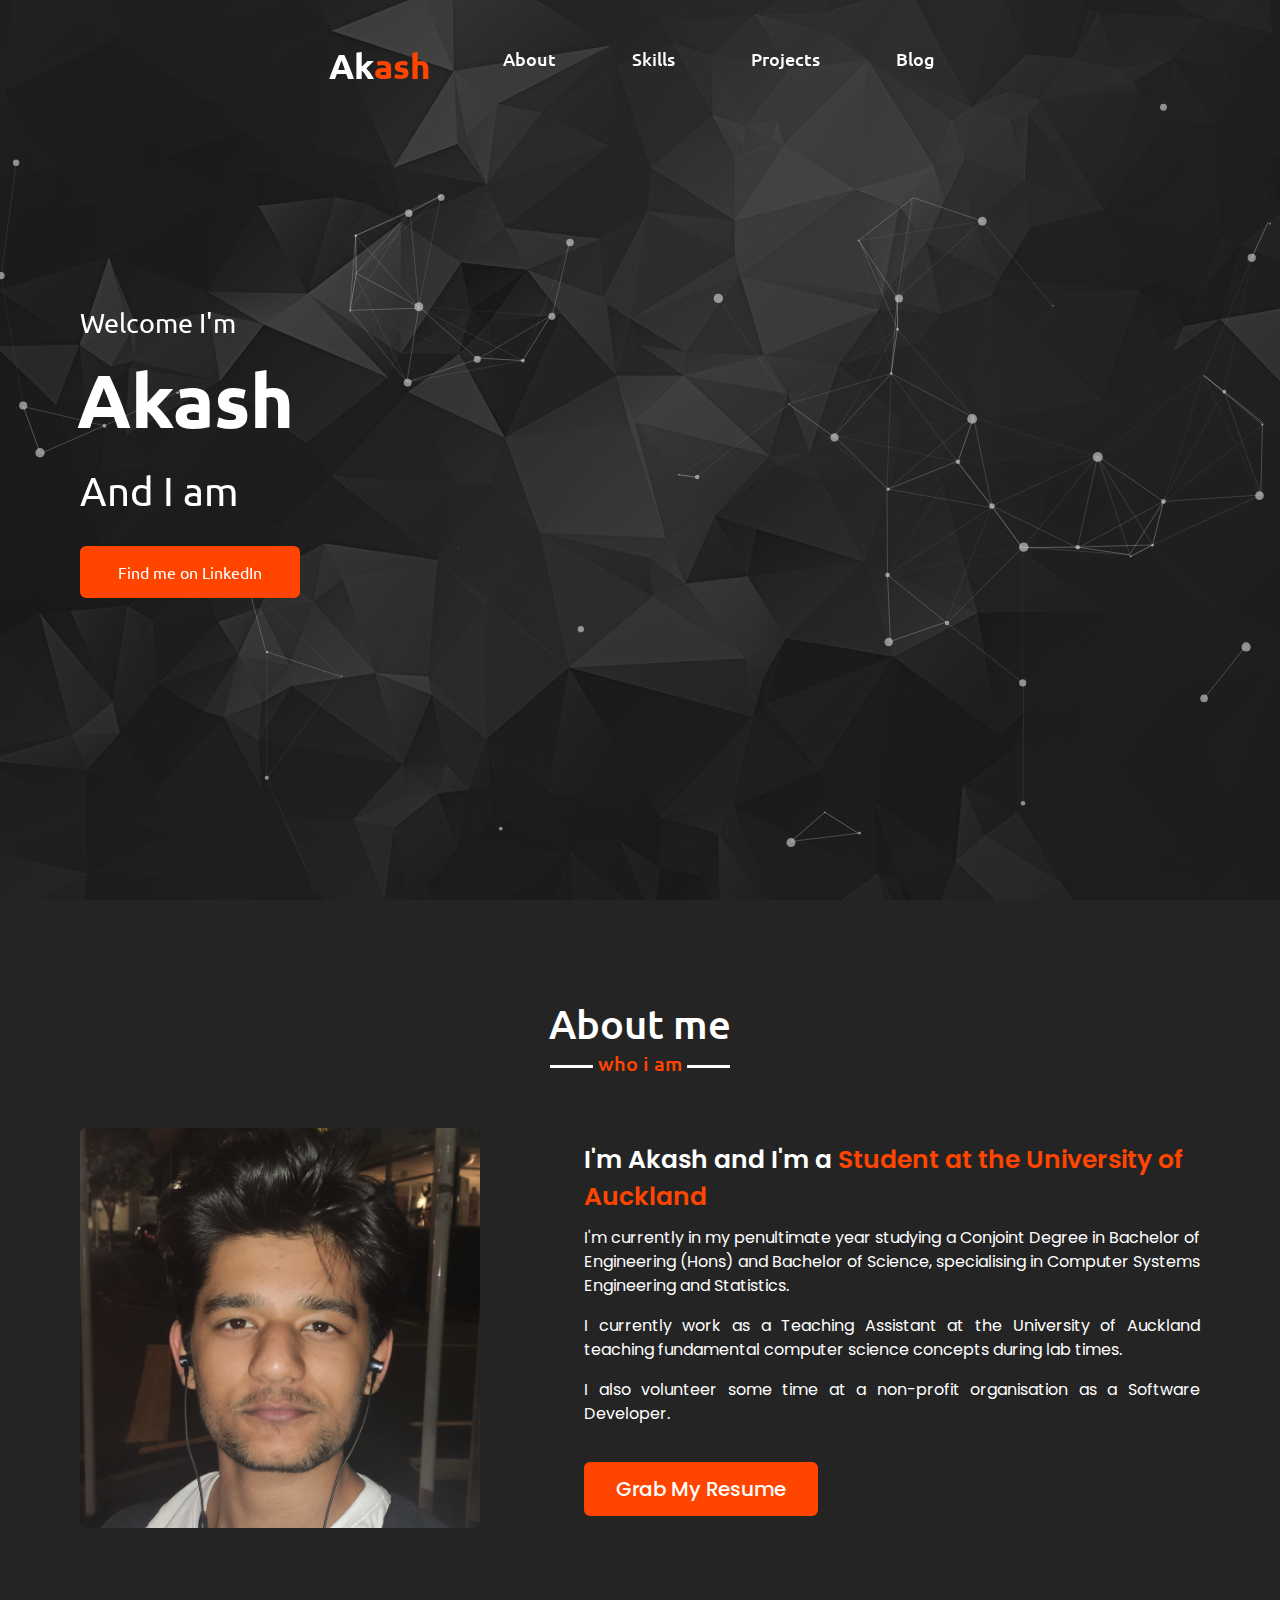
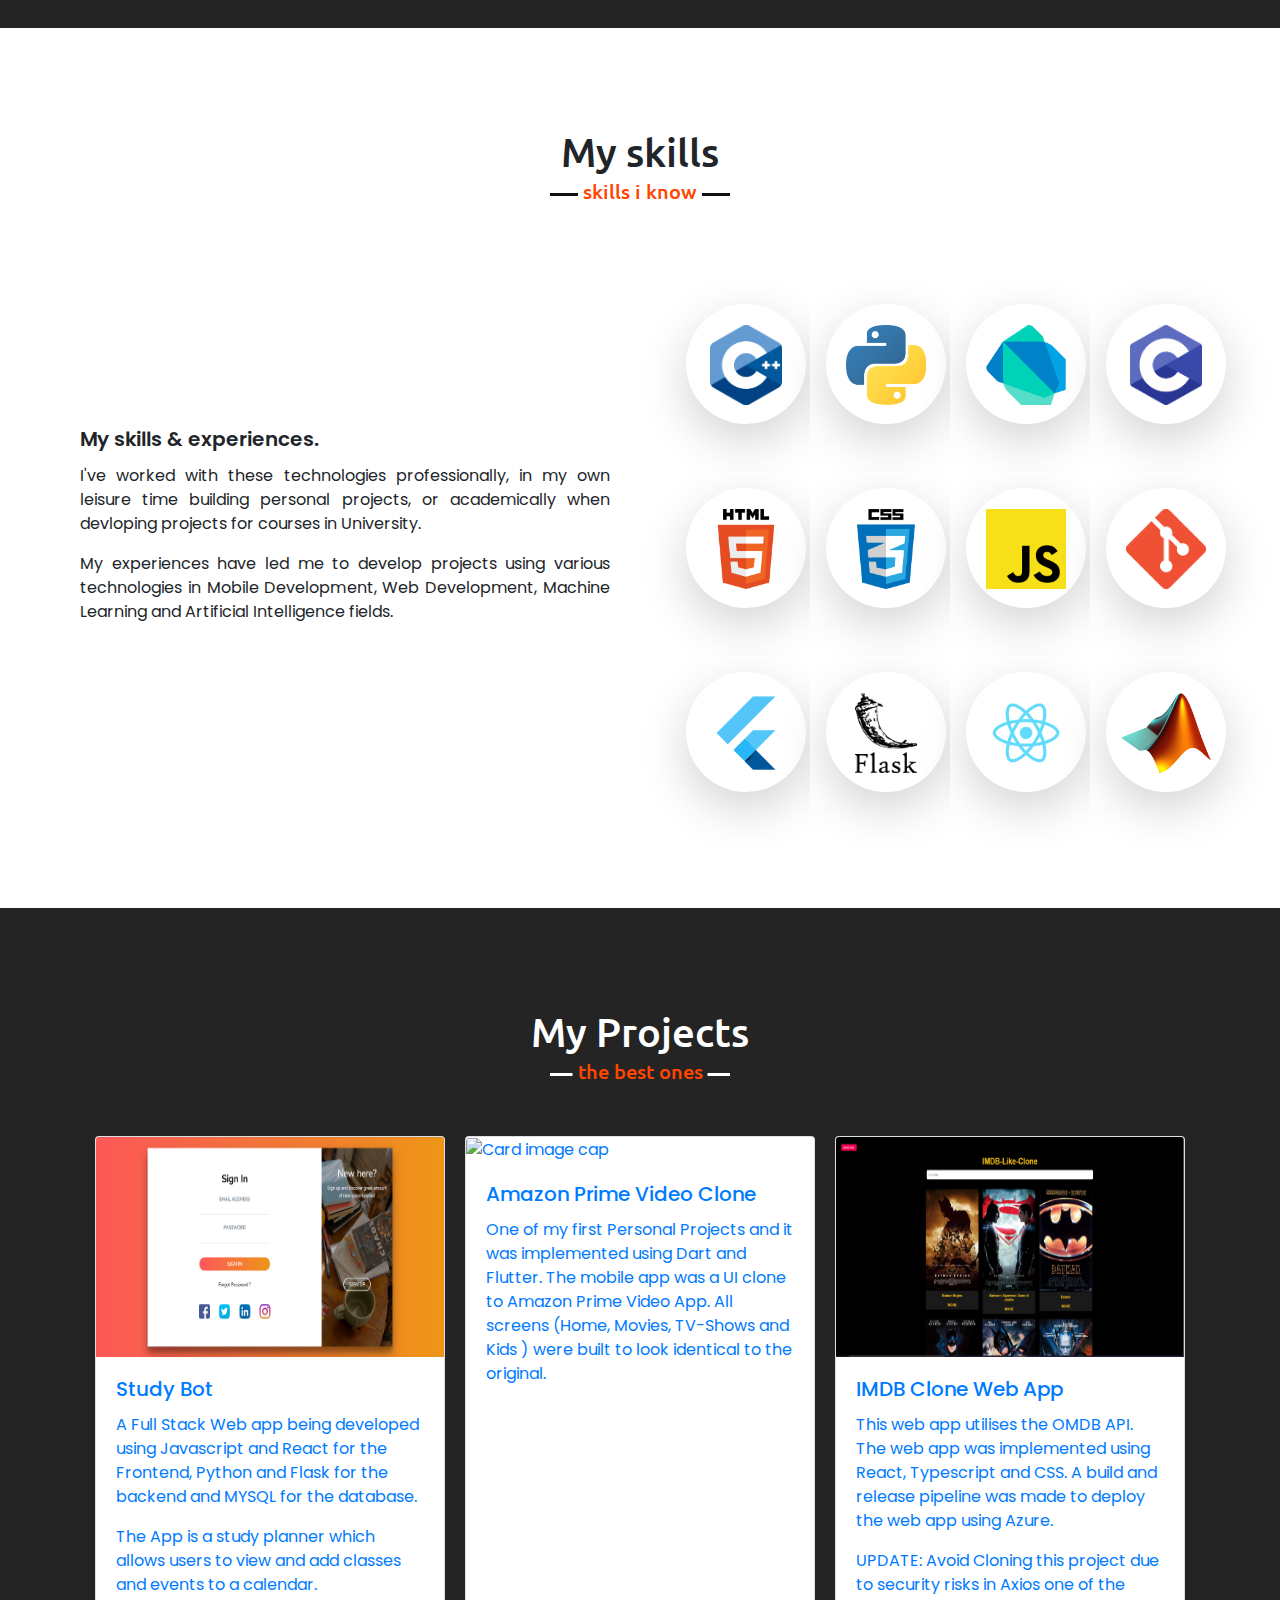
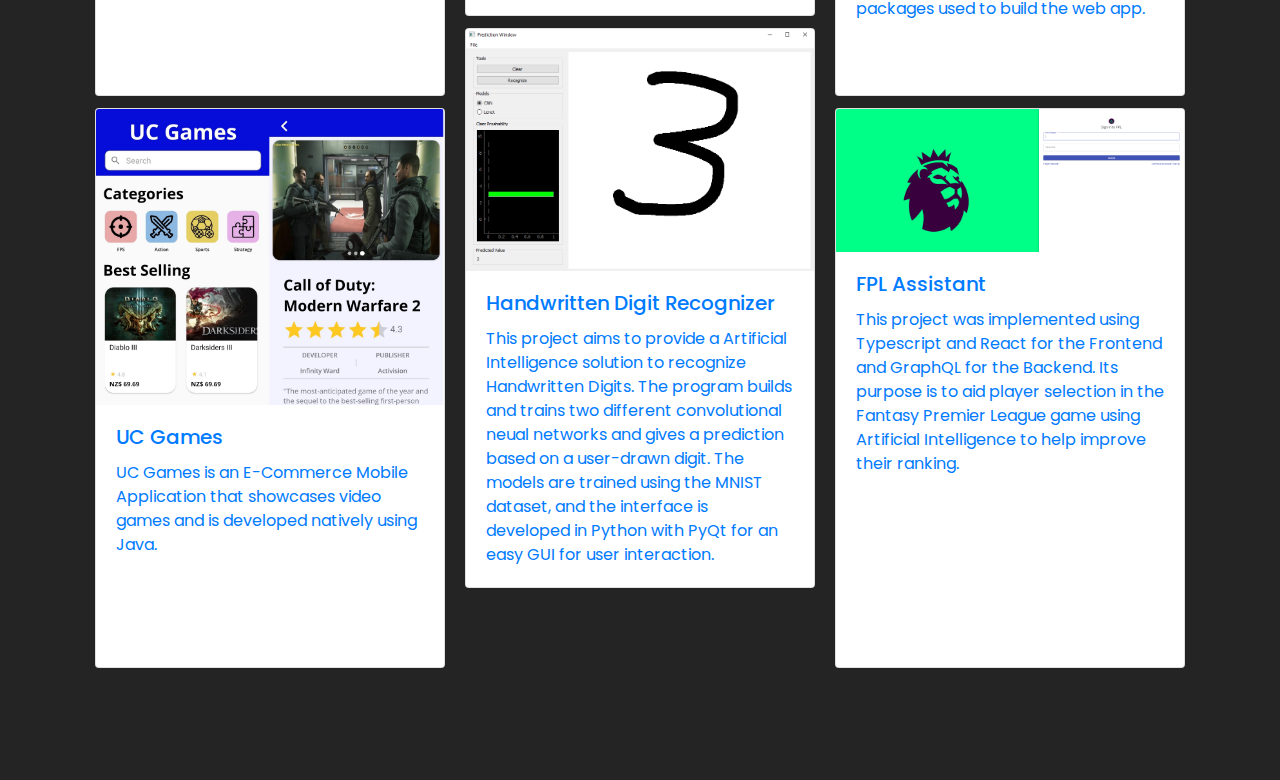
==== commit 1b798157: "updates" ====
--- a/index.html
+++ b/index.html
@@ -79,9 +79,9 @@
                 <div class="column right">
                     <div class="text">I'm Akash and I'm a <span class="typing-2"> Student at the University of Auckland</span></div>
                     <p>I'm currently in my penultimate year studying a Conjoint Degree in Bachelor of Engineering (Hons) and Bachelor of Science, specialising in Computer Systems Engineering and Statistics.</p>
-                    <p>Lorem ipsum dolor, sit amet consectetur adipisicing elit. Id quia amet distinctio quasi suscipit esse accusantium consequatur non eligendi. Fugit, exercitationem hic dolores quia explicabo non aut voluptatum at officiis.</p>
-                    <p>Lorem ipsum dolor sit amet consectetur adipisicing elit. Hic repellat non doloremque eos quidem similique ipsa tenetur illo autem tempore officia, sunt, corrupti perspiciatis voluptatem enim. Rem id facilis impedit!</p>
-                    <a href="assets/img/Tech Resume 4.0.pdf">Grab My Resume</a>
+                    <p>I currently work as a Teaching Assistant at the University of Auckland teaching fundamental computer science concepts during lab times. </p>
+                    <p>I also volunteer some time at a non-profit organisation as a Software Developer.</p>
+                    <a href="assets/img/Resume 11.0.pdf">Grab My Resume</a>
                 </div>
             </div>
         </div>
@@ -93,9 +93,9 @@
             <h2 class="title">My skills</h2>
             <div class="skills-content">
                 <div class="column left">
-                    <div class="text">My creative skills & experiences.</div>
-                    <p>I've Worked with these technologies Professionally, in my own leisure time building personal projects and academically for University. </p>
-                    <p>I've had experience using many different technologies to serve many different purposes and professionally I have experience building Mobile Apps.</p>
+                    <div class="text">My skills & experiences.</div>
+                    <p>I've worked with these technologies professionally, in my own leisure time building personal projects, or academically when devloping projects for courses in University. </p>
+                    <p>My experiences have led me to develop projects using various technologies in Mobile Development, Web Development, Machine Learning and Artificial Intelligence fields. </p>
                 </div>
                 <div class="column right">
                     <div class="row align-items-center">
@@ -273,21 +273,21 @@
                     <div class="card-body">
                       <h5 class="card-title">Study Bot</h5>
                       <p class="card-text">
-                        A Full Stack Web app built using Javascript and React for the Frontend, Python and Flask for the backend and MYSQL for the database.
+                        A Full Stack Web app being developed using Javascript and React for the Frontend, Python and Flask for the backend and MYSQL for the database.
                       </p>
                       <p class="card-text">
-                        The App is a study planner which allows users to add classes and events and view these in a calendar. It also uses Machine Learing to summarise Lecture Notes and create questions to quiz users to optimise their learning.
+                        The App is a study planner which allows users to view and add classes and events to a calendar.
                       </p>
                   </div>
                     </a>
                   </div>
                   <div class="card" style="height: 35rem;">
-                    <a href="https://github.com/akash744/Traffic-Simulator">
-                    <img class="card-img-top" src="https://images.unsplash.com/photo-1535124406821-d2848dfbb25c?ixlib=rb-0.3.5&ixid=eyJhcHBfaWQiOjEyMDd9&s=98c434d75b44c9c23fc9df2a9a77d59f&auto=format&fit=crop&w=500&q=80" alt="Card image cap">
-                    <div class="card-body">
-                      <h5 class="card-title">Traffic Simulator</h5>
+                    <a href="https://github.com/akash744/UC_Games">
+                    <img class="card-img-top" src="assets/img/uc_games_image.jpg" alt="Card image cap">
+                    <div class="card-body">
+                      <h5 class="card-title">UC Games</h5>
                       <p class="card-text">
-                        This project is implemented using a MVC design pattern in C++ using Linked Lists. This is a time-discrete and space-discrete model. During each tick a car can move forward one step known as car following or change lane to a adjacent lane known as lane changing. These movements are allowed as long as there aren't any conflicts.  
+                        UC Games is an E-Commerce Mobile Application that showcases video games and is developed natively using Java.  
                       </p>
                     </div>
                     </a>
@@ -302,11 +302,11 @@
                     </a>
                   </div>
                   <div class="card">
-                    <a href="https://akash744.github.io/">
-                    <img class="card-img-top" src="https://images.unsplash.com/photo-1535074153497-b08c5aa9c236?ixlib=rb-0.3.5&ixid=eyJhcHBfaWQiOjEyMDd9&s=d2aaf944a59f16fe1fe72f5057b3a7dd&auto=format&fit=crop&w=500&q=80" alt="Card image cap">
-                    <div class="card-body">
-                      <h5 class="card-title">Personal Portfolio Website</h5>
-                      <p class="card-text">Your currently looking at this project and it was implemted using HTML, CSS and Javascript with Bootstrap and Jquery.</p>
+                    <a href="https://github.com/akash744/Handwritten-Digit-Recognizer">
+                    <img class="card-img-top" src="assets/img/handwritten_digit_recognizer.png" alt="Card image cap">
+                    <div class="card-body">
+                      <h5 class="card-title">Handwritten Digit Recognizer</h5>
+                      <p class="card-text">This project aims to provide a Artificial Intelligence solution to recognize Handwritten Digits. The program builds and trains two different convolutional neual networks and gives a prediction based on a user-drawn digit. The models are trained using the MNIST dataset, and the interface is developed in Python with PyQt for an easy GUI for user interaction.</p>
                     </div>
                     </a>
                   </div>
@@ -321,11 +321,11 @@
                     </a>
                   </div>
                   <div class="card" style="height: 35rem;">
-                    <a href="https://github.com/akash744/FPL-AI-Helper_Bot">
-                    <img class="card-img-top" src="https://images.unsplash.com/photo-1508015926936-4eddcc6d4866?ixlib=rb-0.3.5&s=10b3a8717ab609be8d7786cab50c4e0b&auto=format&fit=crop&w=500&q=80" alt="Card image cap">
-                    <div class="card-body">
-                      <h5 class="card-title">FPL AI Analyser</h5>
-                      <p class="card-text">This project was implemented in Python and Flask. Its purpose is to aid player selection in the Fantasy Premier League game using Artificial Intelligence to help improve their ranking.</p>
+                    <a href="https://github.com/akash744/FPL-Assistant">
+                    <img class="card-img-top" src="assets/img/fpl_assistant.PNG" alt="Card image cap">
+                    <div class="card-body">
+                      <h5 class="card-title">FPL Assistant</h5>
+                      <p class="card-text">This project was implemented using Typescript and React for the Frontend and GraphQL for the Backend. Its purpose is to aid player selection in the Fantasy Premier League game using Artificial Intelligence to help improve their ranking.</p>
                     </div>
                     </a>
                   </div>
